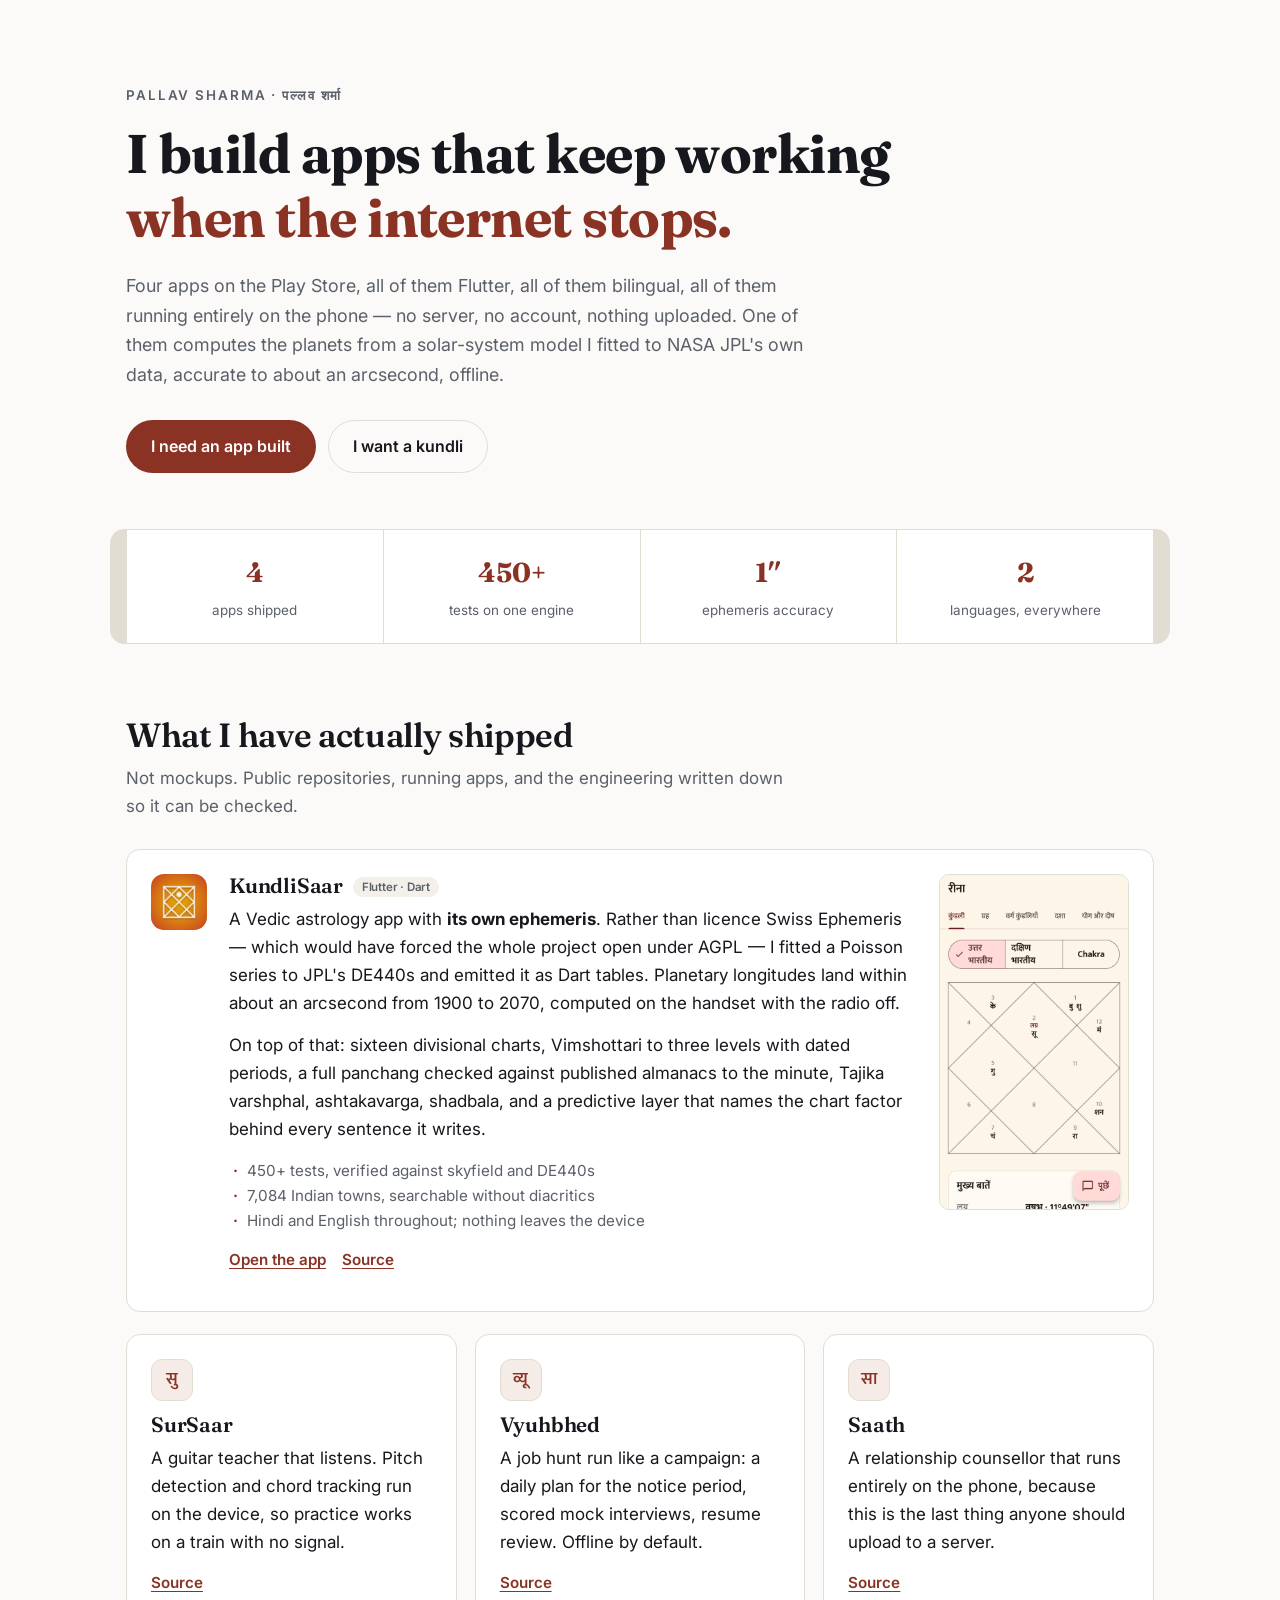
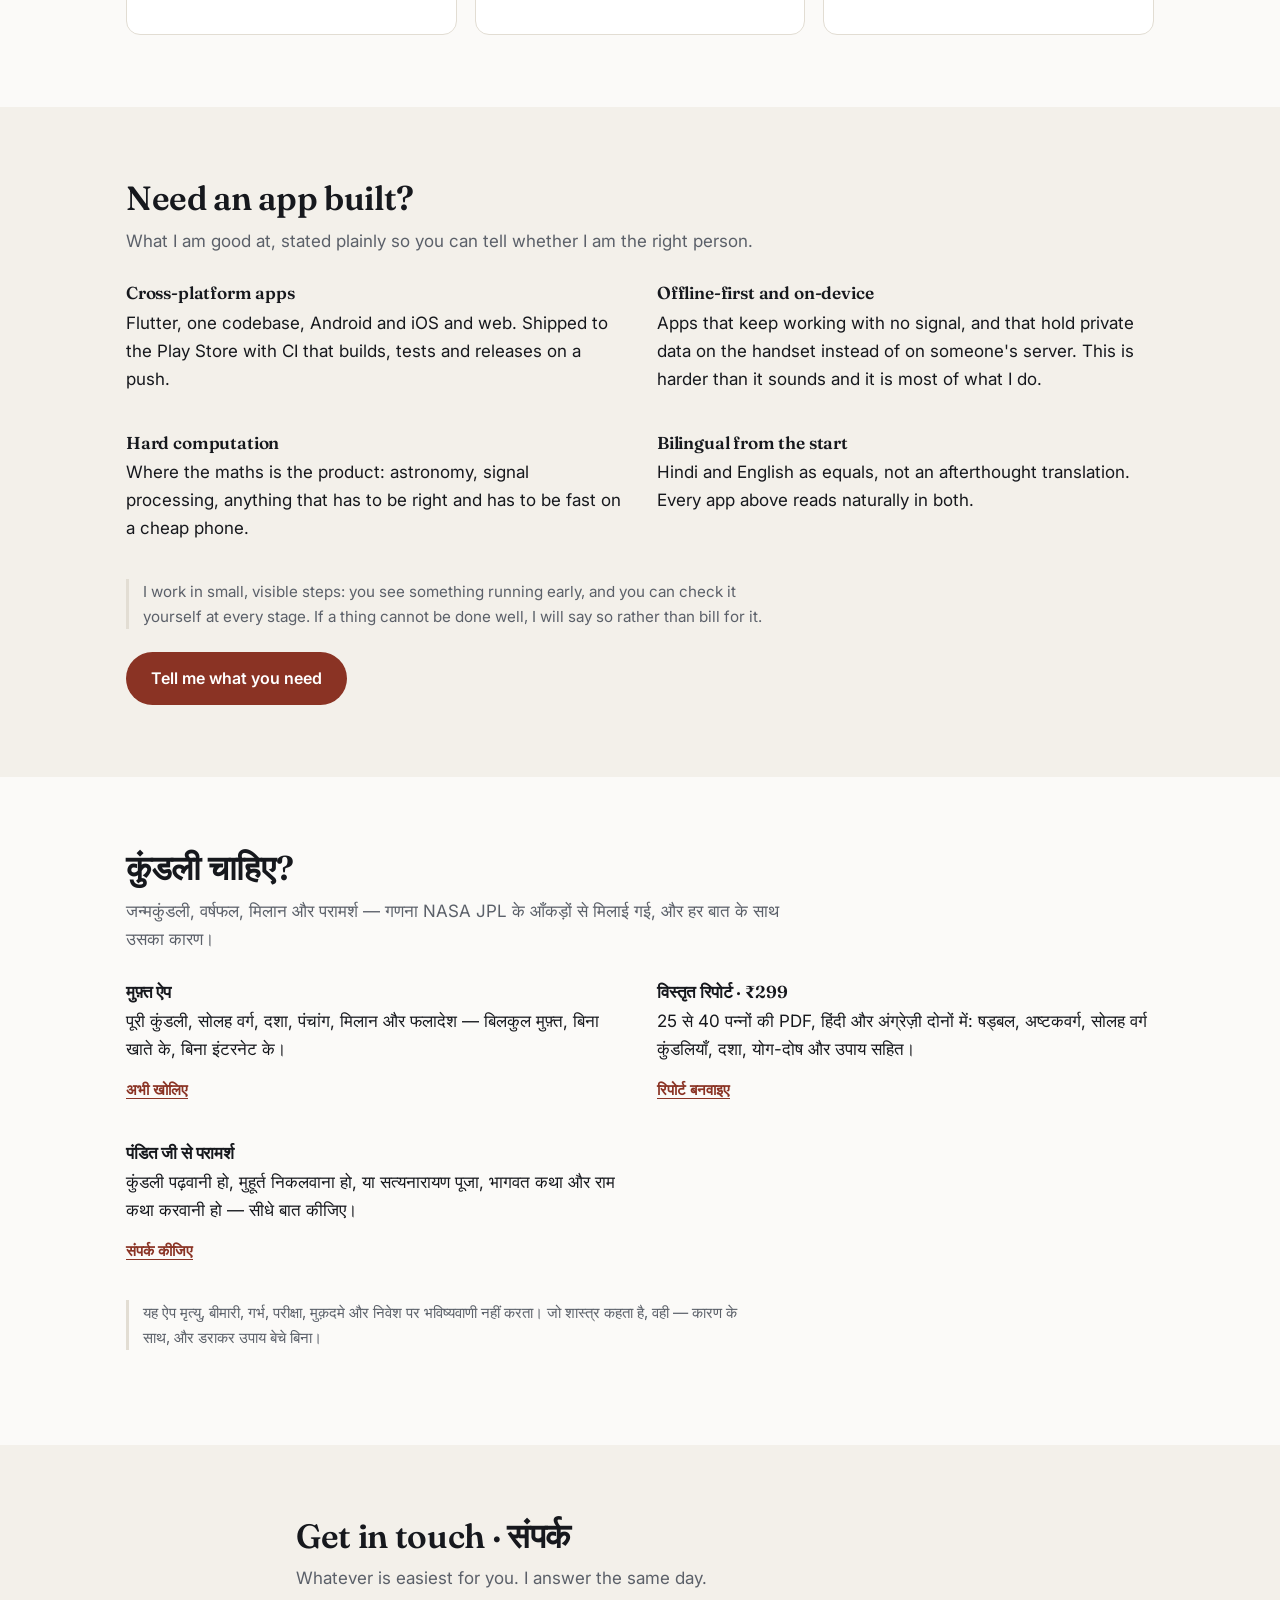
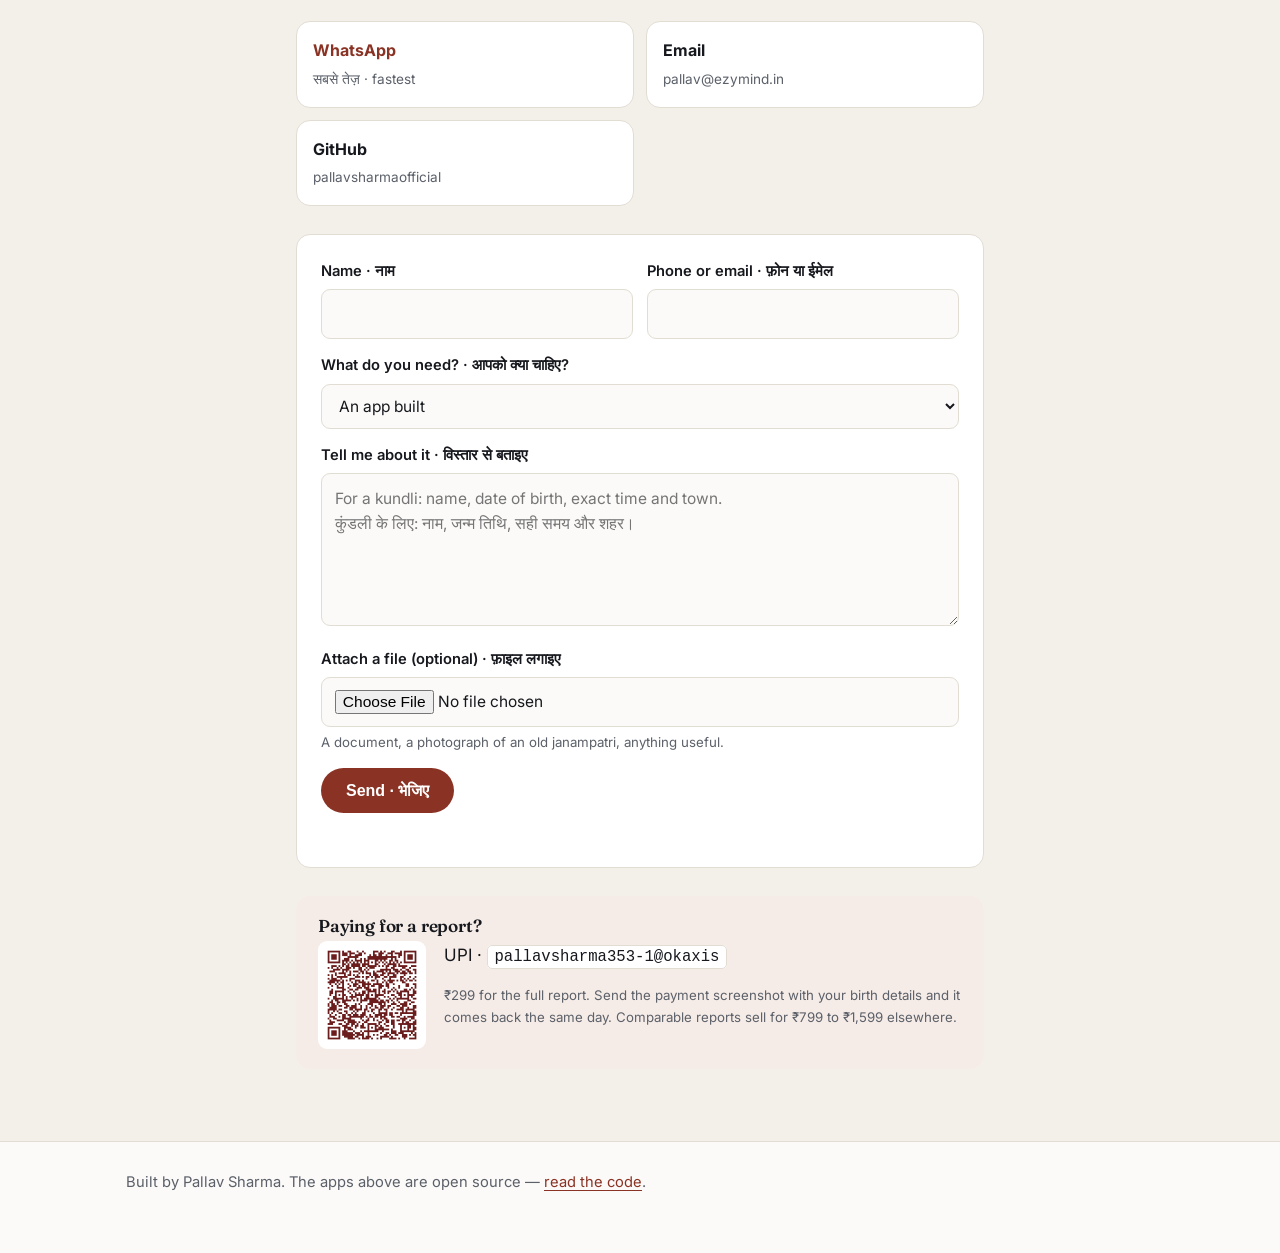
==== index.html @ 803f89a0 "My portfolio: what I have shipped, and two ways to reach me Plain HTML, CSS and one script. No build" ====
<!doctype html>
<html lang="en">
<head>
<meta charset="utf-8">
<meta name="viewport" content="width=device-width, initial-scale=1">
<title>Pallav Sharma — apps that work offline, in Hindi and English</title>
<meta name="description" content="I build Flutter apps that run entirely on the phone: no server, no account, nothing uploaded. Four on the Play Store, including a Vedic astrology engine fitted to NASA JPL data.">
<link rel="preconnect" href="https://fonts.googleapis.com">
<link rel="preconnect" href="https://fonts.gstatic.com" crossorigin>
<link href="https://fonts.googleapis.com/css2?family=Fraunces:opsz,wght@9..144,400;9..144,600;9..144,700&family=Inter:wght@400;500;600&family=Mukta:wght@400;600&display=swap" rel="stylesheet">
<link rel="icon" href="assets/kundlisaar.png">
<meta name="theme-color" content="#111317">
<meta property="og:type" content="website">
<meta property="og:title" content="Pallav Sharma — apps that work offline">
<meta property="og:description" content="Flutter apps that run entirely on the phone. No server, no account, nothing uploaded.">
<meta property="og:url" content="https://pallavsharmaofficial.github.io/">
<link rel="canonical" href="https://pallavsharmaofficial.github.io/">
<link rel="stylesheet" href="style.css">
</head>
<body>

<header class="hero">
  <div class="wrap">
    <p class="kicker">Pallav Sharma · पल्लव शर्मा</p>
    <h1>I build apps that keep working<br><em>when the internet stops.</em></h1>
    <p class="lede">
      Four apps on the Play Store, all of them Flutter, all of them bilingual,
      all of them running entirely on the phone — no server, no account,
      nothing uploaded. One of them computes the planets from a solar-system
      model I fitted to NASA JPL's own data, accurate to about an arcsecond,
      offline.
    </p>
    <div class="cta">
      <a class="btn primary" href="#build">I need an app built</a>
      <a class="btn ghost" href="#kundli">I want a kundli</a>
    </div>
  </div>
</header>

<section class="proof">
  <div class="wrap grid-4">
    <div><b>4</b><span>apps shipped</span></div>
    <div><b>450+</b><span>tests on one engine</span></div>
    <div><b>1″</b><span>ephemeris accuracy</span></div>
    <div><b>2</b><span>languages, everywhere</span></div>
  </div>
</section>

<section id="work">
  <div class="wrap">
    <h2>What I have actually shipped</h2>
    <p class="sub">Not mockups. Public repositories, running apps, and the
      engineering written down so it can be checked.</p>

    <article class="card feature">
      <img src="assets/kundlisaar.png" alt="" class="icon">
      <div class="body">
        <h3>KundliSaar <span class="tag">Flutter · Dart</span></h3>
        <p>A Vedic astrology app with <b>its own ephemeris</b>. Rather than
          licence Swiss Ephemeris — which would have forced the whole project
          open under AGPL — I fitted a Poisson series to JPL's DE440s and
          emitted it as Dart tables. Planetary longitudes land within about an
          arcsecond from 1900 to 2070, computed on the handset with the radio
          off.</p>
        <p>On top of that: sixteen divisional charts, Vimshottari to three
          levels with dated periods, a full panchang checked against published
          almanacs to the minute, Tajika varshphal, ashtakavarga, shadbala,
          and a predictive layer that names the chart factor behind every
          sentence it writes.</p>
        <ul class="facts">
          <li>450+ tests, verified against skyfield and DE440s</li>
          <li>7,084 Indian towns, searchable without diacritics</li>
          <li>Hindi and English throughout; nothing leaves the device</li>
        </ul>
        <p class="links">
          <a href="https://pallavsharmaofficial.github.io/KundliSaar/app/">Open the app</a>
          <a href="https://github.com/pallavsharmaofficial/KundliSaar">Source</a>
        </p>
      </div>
      <img src="assets/kundlisaar-shot.png" alt="KundliSaar birth chart screen" class="shot">
    </article>

    <div class="cards-3">
      <article class="card">
        <p class="mono" aria-hidden="true">सु</p>
        <h3>SurSaar</h3>
        <p>A guitar teacher that listens. Pitch detection and chord tracking
          run on the device, so practice works on a train with no signal.</p>
        <p class="links"><a href="https://github.com/pallavsharmaofficial/SurSaar">Source</a></p>
      </article>
      <article class="card">
        <p class="mono" aria-hidden="true">व्यू</p>
        <h3>Vyuhbhed</h3>
        <p>A job hunt run like a campaign: a daily plan for the notice period,
          scored mock interviews, resume review. Offline by default.</p>
        <p class="links"><a href="https://github.com/pallavsharmaofficial/vyuhbhed">Source</a></p>
      </article>
      <article class="card">
        <p class="mono" aria-hidden="true">सा</p>
        <h3>Saath</h3>
        <p>A relationship counsellor that runs entirely on the phone, because
          this is the last thing anyone should upload to a server.</p>
        <p class="links"><a href="https://github.com/pallavsharmaofficial/saath">Source</a></p>
      </article>
    </div>
  </div>
</section>

<section id="build" class="alt">
  <div class="wrap">
    <h2>Need an app built?</h2>
    <p class="sub">What I am good at, stated plainly so you can tell whether
      I am the right person.</p>
    <div class="cols">
      <div>
        <h4>Cross-platform apps</h4>
        <p>Flutter, one codebase, Android and iOS and web. Shipped to the Play
          Store with CI that builds, tests and releases on a push.</p>
      </div>
      <div>
        <h4>Offline-first and on-device</h4>
        <p>Apps that keep working with no signal, and that hold private data
          on the handset instead of on someone's server. This is harder than
          it sounds and it is most of what I do.</p>
      </div>
      <div>
        <h4>Hard computation</h4>
        <p>Where the maths is the product: astronomy, signal processing,
          anything that has to be right and has to be fast on a cheap phone.</p>
      </div>
      <div>
        <h4>Bilingual from the start</h4>
        <p>Hindi and English as equals, not an afterthought translation. Every
          app above reads naturally in both.</p>
      </div>
    </div>
    <p class="note">I work in small, visible steps: you see something running
      early, and you can check it yourself at every stage. If a thing cannot be
      done well, I will say so rather than bill for it.</p>
    <a class="btn primary" href="#contact">Tell me what you need</a>
  </div>
</section>

<section id="kundli">
  <div class="wrap">
    <h2>कुंडली चाहिए?</h2>
    <p class="sub">जन्मकुंडली, वर्षफल, मिलान और परामर्श — गणना NASA JPL के
      आँकड़ों से मिलाई गई, और हर बात के साथ उसका कारण।</p>
    <div class="cols">
      <div>
        <h4>मुफ़्त ऐप</h4>
        <p>पूरी कुंडली, सोलह वर्ग, दशा, पंचांग, मिलान और फलादेश — बिलकुल
          मुफ़्त, बिना खाते के, बिना इंटरनेट के।</p>
        <p class="links"><a href="https://pallavsharmaofficial.github.io/KundliSaar/get/">अभी खोलिए</a></p>
      </div>
      <div>
        <h4>विस्तृत रिपोर्ट · ₹299</h4>
        <p>25 से 40 पन्नों की PDF, हिंदी और अंग्रेज़ी दोनों में: षड्बल,
          अष्टकवर्ग, सोलह वर्ग कुंडलियाँ, दशा, योग-दोष और उपाय सहित।</p>
        <p class="links"><a href="#contact">रिपोर्ट बनवाइए</a></p>
      </div>
      <div>
        <h4>पंडित जी से परामर्श</h4>
        <p>कुंडली पढ़वानी हो, मुहूर्त निकलवाना हो, या सत्यनारायण पूजा, भागवत
          कथा और राम कथा करवानी हो — सीधे बात कीजिए।</p>
        <p class="links"><a href="#contact">संपर्क कीजिए</a></p>
      </div>
    </div>
    <p class="note">यह ऐप मृत्यु, बीमारी, गर्भ, परीक्षा, मुक़दमे और निवेश पर
      भविष्यवाणी नहीं करता। जो शास्त्र कहता है, वही — कारण के साथ, और डराकर
      उपाय बेचे बिना।</p>
  </div>
</section>

<section id="contact" class="alt">
  <div class="wrap narrow">
    <h2>Get in touch · संपर्क</h2>
    <p class="sub">Whatever is easiest for you. I answer the same day.</p>

    <div class="reach">
      <a class="reach-item wa" id="waLink" href="#">
        <b>WhatsApp</b><span>सबसे तेज़ · fastest</span>
      </a>
      <a class="reach-item" href="mailto:pallav@ezymind.in">
        <b>Email</b><span>pallav@ezymind.in</span>
      </a>
      <a class="reach-item" href="https://github.com/pallavsharmaofficial">
        <b>GitHub</b><span>pallavsharmaofficial</span>
      </a>
    </div>

    <form id="enquiry" class="form" action="https://api.web3forms.com/submit" method="POST" enctype="multipart/form-data">
      <!-- Web3Forms: free, no backend. Put the access key here; it is meant
           to be public and only lets a form post to your own inbox. -->
      <input type="hidden" name="access_key" value="WEB3FORMS_ACCESS_KEY">
      <input type="hidden" name="subject" value="New enquiry from your portfolio">
      <input type="hidden" name="from_name" value="pallavsharmaofficial.github.io">
      <!-- Bots fill this in; people never see it. -->
      <input type="checkbox" name="botcheck" class="hp" tabindex="-1" autocomplete="off">

      <div class="row">
        <label>Name · नाम
          <input type="text" name="name" required autocomplete="name">
        </label>
        <label>Phone or email · फ़ोन या ईमेल
          <input type="text" name="contact" required>
        </label>
      </div>

      <label>What do you need? · आपको क्या चाहिए?
        <select name="need">
          <option>An app built</option>
          <option>A kundli report (₹299)</option>
          <option>A consultation with the pandit</option>
          <option>Something else</option>
        </select>
      </label>

      <label>Tell me about it · विस्तार से बताइए
        <textarea name="message" rows="5" required
          placeholder="For a kundli: name, date of birth, exact time and town.&#10;कुंडली के लिए: नाम, जन्म तिथि, सही समय और शहर।"></textarea>
      </label>

      <label class="file">Attach a file (optional) · फ़ाइल लगाइए
        <input type="file" name="attachment">
        <span class="hint">A document, a photograph of an old janampatri, anything useful.</span>
      </label>

      <button class="btn primary" type="submit">Send · भेजिए</button>
      <p class="status" id="formStatus" role="status"></p>
    </form>

    <div class="pay">
      <h4>Paying for a report?</h4>
      <div class="pay-row">
        <img src="assets/upi-qr.png" alt="UPI QR code" class="qr">
        <div>
          <p>UPI · <code>pallavsharma353-1@okaxis</code></p>
          <p class="hint">₹299 for the full report. Send the payment
            screenshot with your birth details and it comes back the same day.
            Comparable reports sell for ₹799 to ₹1,599 elsewhere.</p>
        </div>
      </div>
    </div>
  </div>
</section>

<footer>
  <div class="wrap">
    <p>Built by Pallav Sharma. The apps above are open source —
      <a href="https://github.com/pallavsharmaofficial">read the code</a>.</p>
  </div>
</footer>

<script src="main.js"></script>
</body>
</html>
---- style.css ----
:root {
  --bg: #fbfaf8;
  --panel: #ffffff;
  --alt: #f3f0ea;
  --ink: #16181d;
  --muted: #5b6069;
  --line: #e2ddd3;
  --accent: #8a3324;
  --accent-soft: #f6ece7;
  --radius: 14px;
  --wrap: 1060px;
}
:root:not([data-theme="light"]) {
  color-scheme: light;
}
@media (prefers-color-scheme: dark) {
  :root:not([data-theme="light"]) {
    --bg: #111317;
    --panel: #171a1f;
    --alt: #14171c;
    --ink: #eceef2;
    --muted: #9aa1ac;
    --line: #272c34;
    --accent: #e08a6f;
    --accent-soft: #241c19;
    color-scheme: dark;
  }
}
:root[data-theme="dark"] {
  --bg: #111317; --panel: #171a1f; --alt: #14171c; --ink: #eceef2;
  --muted: #9aa1ac; --line: #272c34; --accent: #e08a6f; --accent-soft: #241c19;
  color-scheme: dark;
}

* { box-sizing: border-box; margin: 0; padding: 0; }
html { scroll-behavior: smooth; }
body {
  background: var(--bg);
  color: var(--ink);
  font: 400 17px/1.65 'Inter', system-ui, sans-serif;
  -webkit-font-smoothing: antialiased;
}
:lang(hi), [lang="hi"] { font-family: 'Mukta', 'Inter', sans-serif; }
.wrap { width: 100%; max-width: var(--wrap); margin: 0 auto; padding: 0 16px; }
.wrap.narrow { max-width: 720px; }
section { padding: 72px 0; }
section.alt { background: var(--alt); }

h1, h2, h3, h4 { font-family: 'Fraunces', Georgia, serif; font-weight: 600;
                 line-height: 1.18; letter-spacing: -0.01em; }
h1 { font-size: clamp(2rem, 6vw, 3.4rem); font-weight: 700; }
h1 em { font-style: normal; color: var(--accent); }
h2 { font-size: clamp(1.5rem, 4vw, 2.1rem); margin-bottom: .5rem; }
h3 { font-size: 1.3rem; margin-bottom: .4rem; }
h4 { font-size: 1.08rem; margin-bottom: .3rem; }
p { margin-bottom: .9rem; }
a { color: var(--accent); text-decoration-thickness: 1px;
    text-underline-offset: 3px; }

/* ---- hero ---- */
.hero { padding: 84px 0 56px; }
.kicker { font-size: .84rem; letter-spacing: .14em; text-transform: uppercase;
          color: var(--muted); margin-bottom: 1rem; font-weight: 600; }
.lede { font-size: 1.12rem; color: var(--muted); max-width: 62ch;
        margin: 1.3rem 0 1.9rem; }
.cta { display: flex; gap: 12px; flex-wrap: wrap; }
.btn { display: inline-block; padding: .78rem 1.5rem; border-radius: 999px;
       font-weight: 600; font-size: 1rem; text-decoration: none;
       border: 1.5px solid transparent; cursor: pointer; }
.btn.primary { background: var(--accent); color: #fff; }
.btn.ghost { border-color: var(--line); color: var(--ink); }
.btn:hover { filter: brightness(1.08); }

/* ---- proof strip ---- */
.proof { padding: 0; }
.grid-4 { display: grid; grid-template-columns: repeat(4, 1fr); gap: 1px;
          background: var(--line); border: 1px solid var(--line);
          border-radius: var(--radius); overflow: hidden; }
.grid-4 > div { background: var(--panel); padding: 20px 16px; text-align: center; }
.grid-4 b { display: block; font-family: 'Fraunces', serif; font-size: 1.7rem;
            color: var(--accent); }
.grid-4 span { font-size: .84rem; color: var(--muted); }

.sub { color: var(--muted); max-width: 60ch; margin-bottom: 1.8rem; }
.note { color: var(--muted); font-size: .95rem; border-left: 3px solid var(--line);
        padding-left: 14px; margin: 1.4rem 0; max-width: 64ch; }

/* ---- cards ---- */
.card { background: var(--panel); border: 1px solid var(--line);
        border-radius: var(--radius); padding: 24px; }
.card.feature { display: grid; gap: 22px; align-items: start;
                grid-template-columns: 56px 1fr 190px; margin-bottom: 22px; }
.icon { width: 56px; height: 56px; border-radius: 13px; }
.mono { width: 42px; height: 42px; border-radius: 11px; margin-bottom: 12px;
        display: grid; place-items: center; font-family: 'Mukta', sans-serif;
        font-size: 1.05rem; font-weight: 600; color: var(--accent);
        background: var(--accent-soft); border: 1px solid var(--line); }
.shot { width: 100%; border-radius: 10px; border: 1px solid var(--line); }
.tag { font-family: 'Inter', sans-serif; font-size: .72rem; font-weight: 600;
       color: var(--muted); background: var(--alt); padding: .2rem .55rem;
       border-radius: 999px; vertical-align: middle; margin-left: .4rem; }
.facts { list-style: none; margin: 0 0 .9rem; }
.facts li { font-size: .95rem; color: var(--muted); padding-left: 1.1rem;
            position: relative; }
.facts li::before { content: '·'; position: absolute; left: .25rem;
                    color: var(--accent); font-weight: 700; }
.links { display: flex; gap: 16px; font-weight: 600; font-size: .95rem; }
.cards-3 { display: grid; grid-template-columns: repeat(3, 1fr); gap: 18px; }

.cols { display: grid; grid-template-columns: 1fr 1fr; gap: 26px 34px;
        margin-bottom: 1rem; }

/* ---- contact ---- */
.reach { display: grid; grid-template-columns: repeat(3, 1fr); gap: 12px;
         margin-bottom: 28px; }
.reach-item { display: block; background: var(--panel); border: 1px solid var(--line);
              border-radius: var(--radius); padding: 15px 16px;
              text-decoration: none; color: var(--ink); }
.reach-item b { display: block; font-size: 1rem; }
.reach-item span { font-size: .85rem; color: var(--muted); }
.reach-item:hover { border-color: var(--accent); }
.reach-item.wa b { color: var(--accent); }

.form { background: var(--panel); border: 1px solid var(--line);
        border-radius: var(--radius); padding: 24px; }
.form label { display: block; font-weight: 600; font-size: .92rem;
              margin-bottom: 14px; }
.row { display: grid; grid-template-columns: 1fr 1fr; gap: 14px; }
input[type=text], input[type=file], select, textarea {
  width: 100%; margin-top: 6px; padding: .7rem .8rem; font: inherit;
  font-size: .97rem; font-weight: 400; color: var(--ink);
  background: var(--bg); border: 1px solid var(--line); border-radius: 9px;
}
textarea { resize: vertical; }
input:focus, select:focus, textarea:focus {
  outline: 2px solid var(--accent); outline-offset: 1px; border-color: transparent;
}
.hint { display: block; font-weight: 400; font-size: .83rem; color: var(--muted);
        margin-top: 5px; }
.hp { position: absolute; left: -9999px; }
.status { margin: 12px 0 0; font-size: .93rem; font-weight: 600; min-height: 1.2em; }
.status.ok { color: #1a7f4b; }
.status.bad { color: #b3261e; }

.pay { margin-top: 28px; background: var(--accent-soft); border-radius: var(--radius);
       padding: 20px 22px; }
.pay-row { display: flex; gap: 18px; align-items: flex-start; }
.qr { width: 108px; height: 108px; border-radius: 9px; background: #fff; padding: 6px; }
code { background: var(--panel); padding: .12rem .4rem; border-radius: 5px;
       font-size: .92em; border: 1px solid var(--line); }

footer { border-top: 1px solid var(--line); padding: 28px 0 44px;
         color: var(--muted); font-size: .92rem; }

@media (max-width: 820px) {
  section { padding: 54px 0; }
  .card.feature { grid-template-columns: 48px 1fr; }
  .shot { display: none; }
  .cards-3, .cols, .reach, .row, .grid-4 { grid-template-columns: 1fr; }
  .grid-4 { grid-template-columns: 1fr 1fr; }
  .pay-row { flex-direction: column; }
}
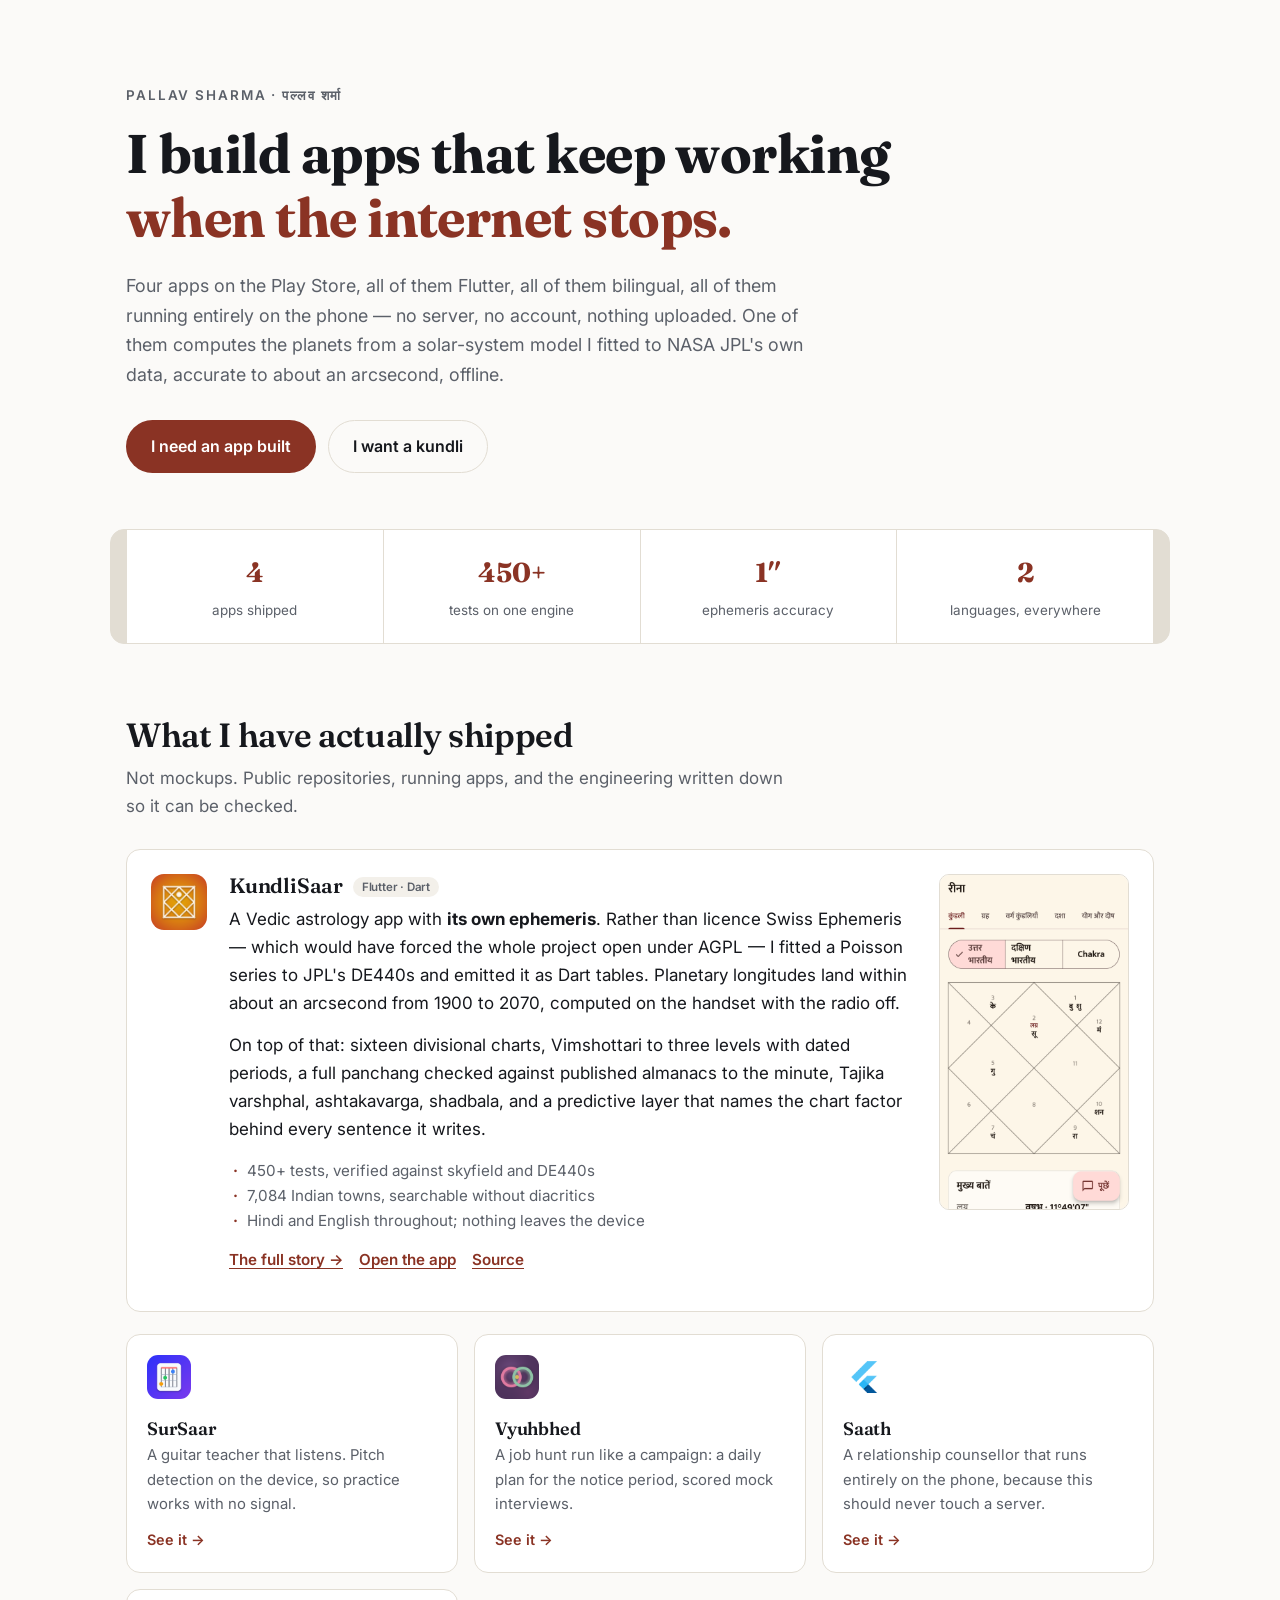
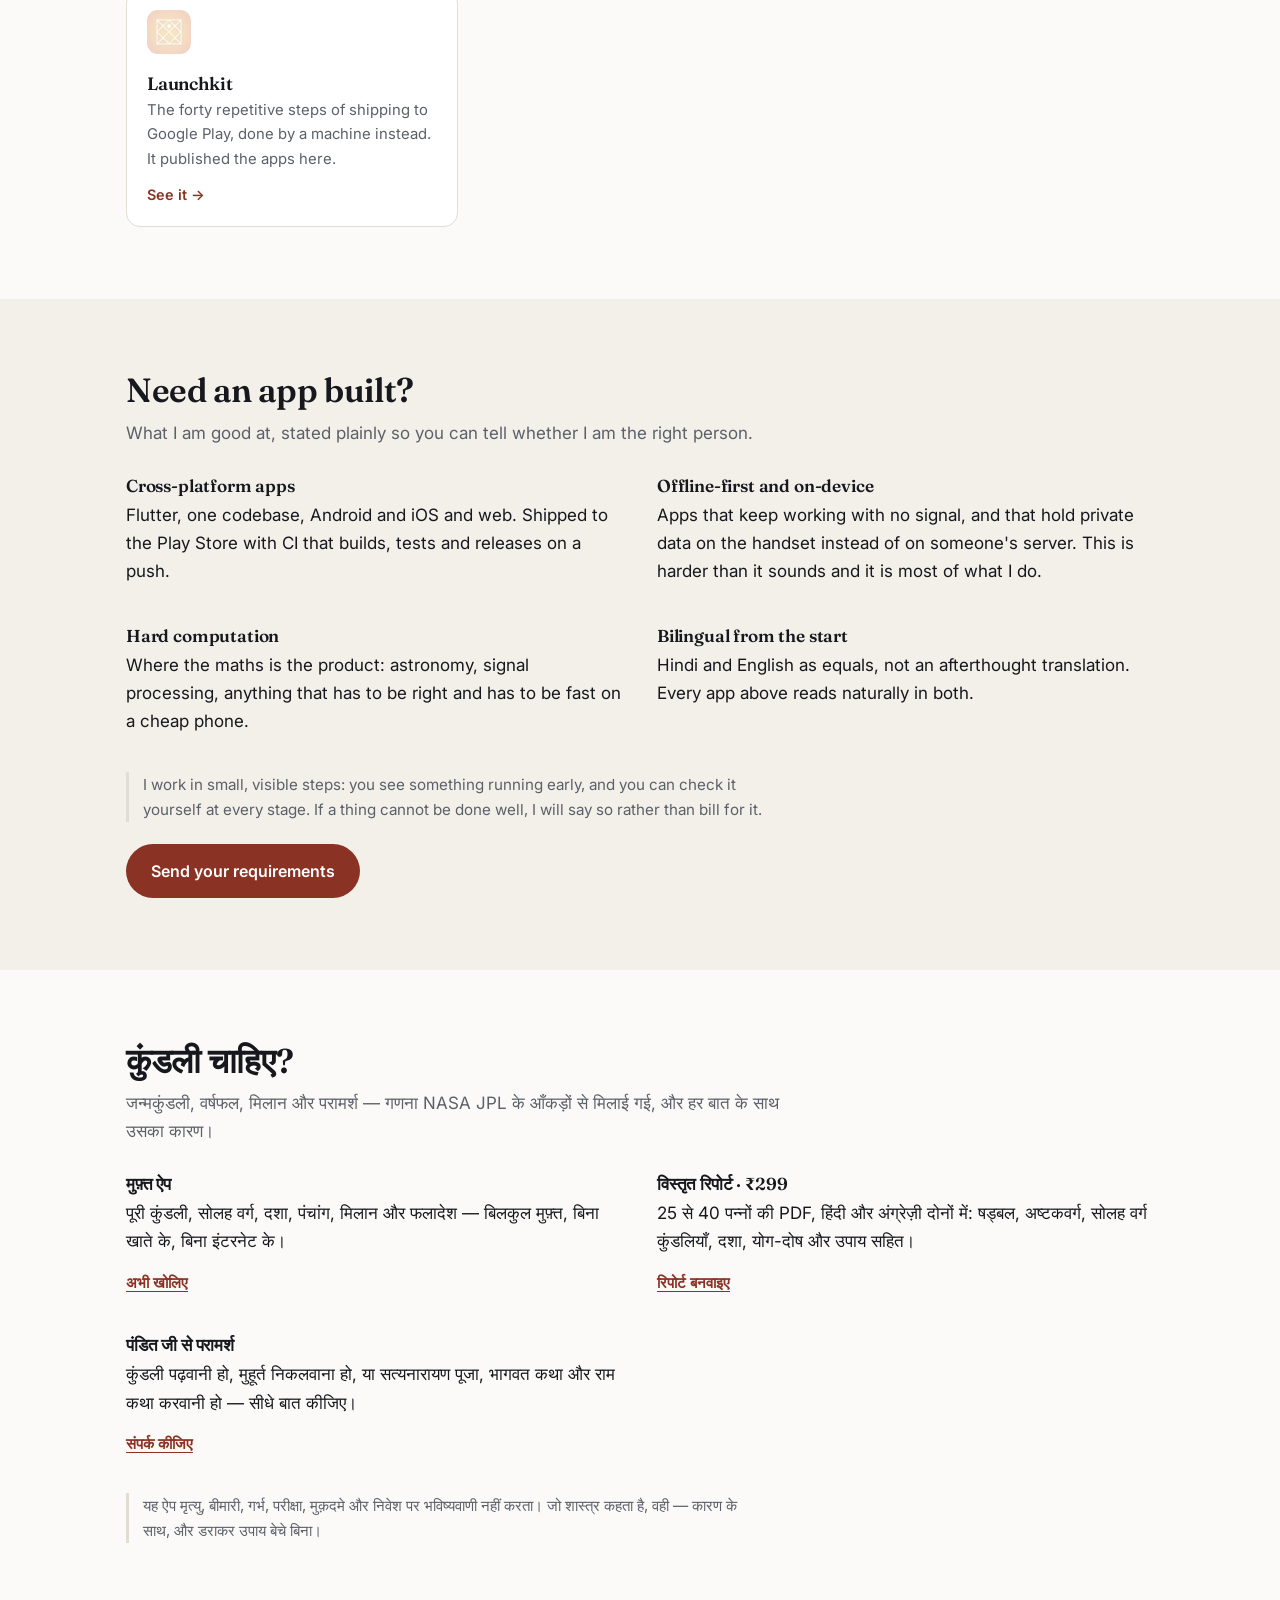
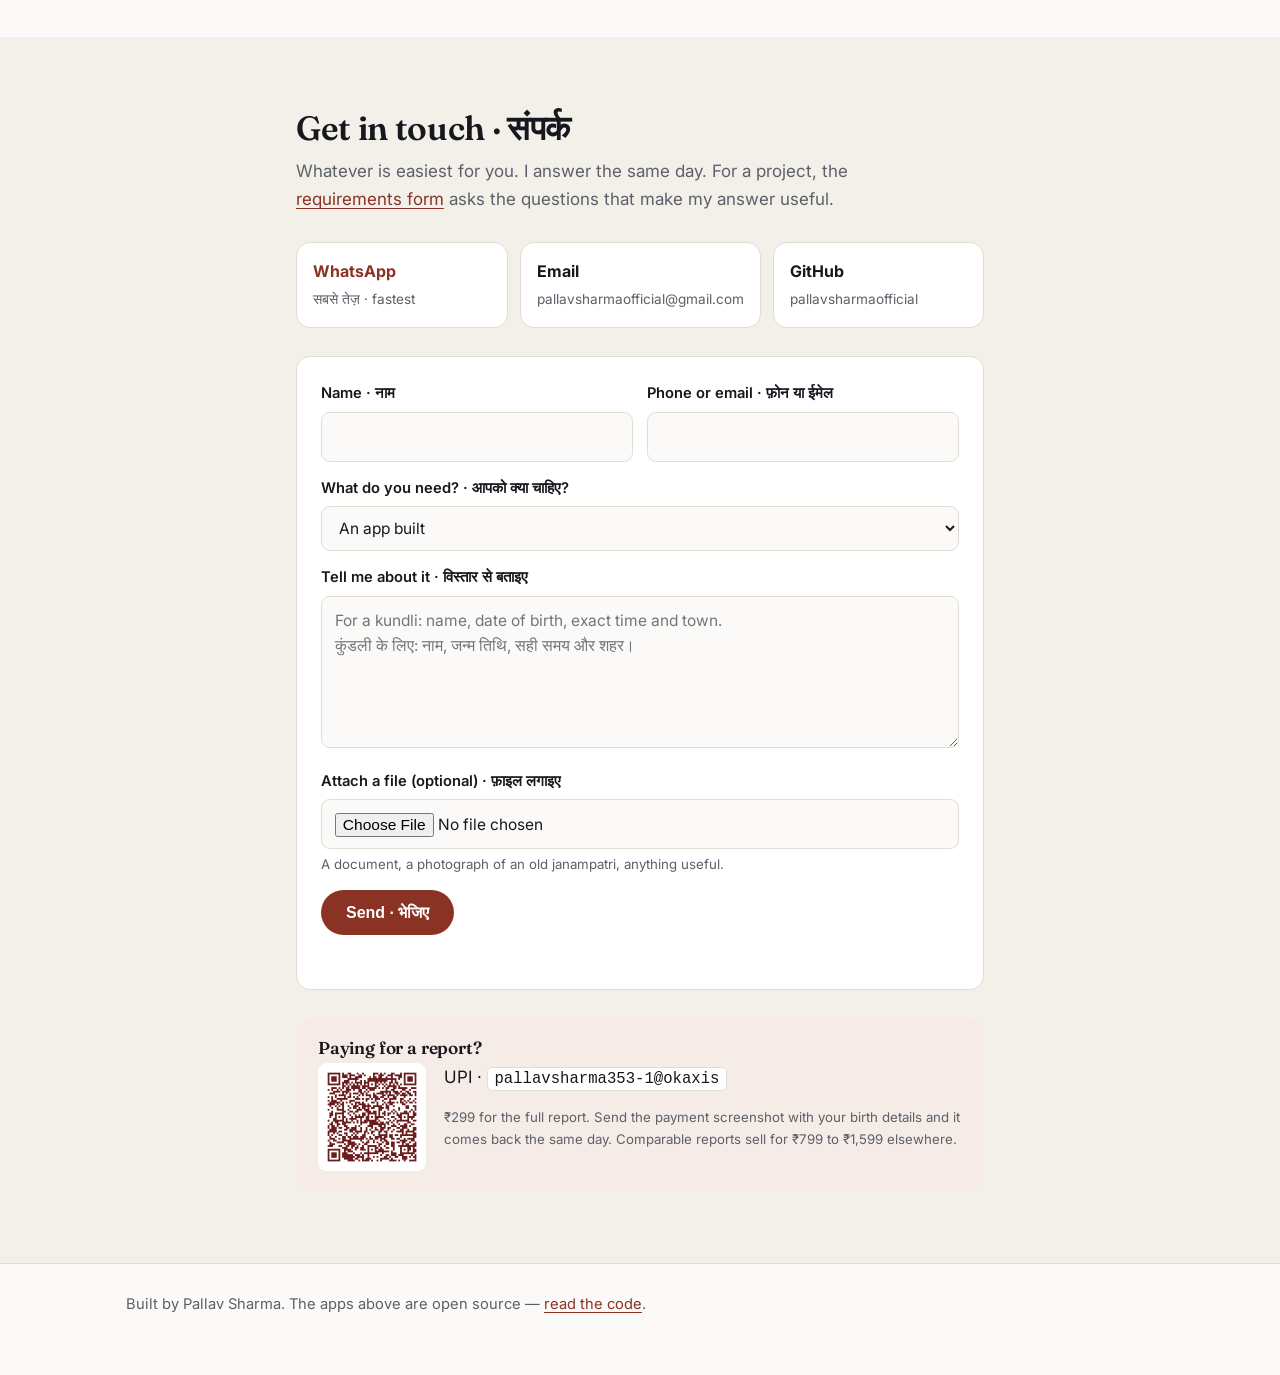
==== commit 06708dc1: "feat: a page per app, screenshots you can flip through, and a real brief form The one page could say" ====
--- a/index.html
+++ b/index.html
@@ -73,6 +73,7 @@
           <li>Hindi and English throughout; nothing leaves the device</li>
         </ul>
         <p class="links">
+          <a href="work/kundlisaar.html">The full story →</a>
           <a href="https://pallavsharmaofficial.github.io/KundliSaar/app/">Open the app</a>
           <a href="https://github.com/pallavsharmaofficial/KundliSaar">Source</a>
         </p>
@@ -80,28 +81,35 @@
       <img src="assets/kundlisaar-shot.png" alt="KundliSaar birth chart screen" class="shot">
     </article>
 
-    <div class="cards-3">
-      <article class="card">
-        <p class="mono" aria-hidden="true">सु</p>
+    <div class="worklist">
+      <a href="work/sursaar.html">
+        <img src="assets/sursaar.png" alt="">
         <h3>SurSaar</h3>
-        <p>A guitar teacher that listens. Pitch detection and chord tracking
-          run on the device, so practice works on a train with no signal.</p>
-        <p class="links"><a href="https://github.com/pallavsharmaofficial/SurSaar">Source</a></p>
-      </article>
-      <article class="card">
-        <p class="mono" aria-hidden="true">व्यू</p>
+        <p>A guitar teacher that listens. Pitch detection on the device, so
+          practice works with no signal.</p>
+        <span class="more">See it →</span>
+      </a>
+      <a href="work/vyuhbhed.html">
+        <img src="assets/vyuhbhed.png" alt="">
         <h3>Vyuhbhed</h3>
         <p>A job hunt run like a campaign: a daily plan for the notice period,
-          scored mock interviews, resume review. Offline by default.</p>
-        <p class="links"><a href="https://github.com/pallavsharmaofficial/vyuhbhed">Source</a></p>
-      </article>
-      <article class="card">
-        <p class="mono" aria-hidden="true">सा</p>
+          scored mock interviews.</p>
+        <span class="more">See it →</span>
+      </a>
+      <a href="work/saath.html">
+        <img src="assets/saath.png" alt="">
         <h3>Saath</h3>
         <p>A relationship counsellor that runs entirely on the phone, because
-          this is the last thing anyone should upload to a server.</p>
-        <p class="links"><a href="https://github.com/pallavsharmaofficial/saath">Source</a></p>
-      </article>
+          this should never touch a server.</p>
+        <span class="more">See it →</span>
+      </a>
+      <a href="work/launchkit.html">
+        <img src="assets/kundlisaar.png" alt="" style="opacity:.25">
+        <h3>Launchkit</h3>
+        <p>The forty repetitive steps of shipping to Google Play, done by a
+          machine instead. It published the apps here.</p>
+        <span class="more">See it →</span>
+      </a>
     </div>
   </div>
 </section>
@@ -137,7 +145,7 @@
     <p class="note">I work in small, visible steps: you see something running
       early, and you can check it yourself at every stage. If a thing cannot be
       done well, I will say so rather than bill for it.</p>
-    <a class="btn primary" href="#contact">Tell me what you need</a>
+    <a class="btn primary" href="proposal.html">Send your requirements</a>
   </div>
 </section>
 
@@ -175,14 +183,14 @@
 <section id="contact" class="alt">
   <div class="wrap narrow">
     <h2>Get in touch · संपर्क</h2>
-    <p class="sub">Whatever is easiest for you. I answer the same day.</p>
+    <p class="sub">Whatever is easiest for you. I answer the same day. For a project, the <a href="proposal.html">requirements form</a> asks the questions that make my answer useful.</p>
 
     <div class="reach">
       <a class="reach-item wa" id="waLink" href="#">
         <b>WhatsApp</b><span>सबसे तेज़ · fastest</span>
       </a>
-      <a class="reach-item" href="mailto:pallav@ezymind.in">
-        <b>Email</b><span>pallav@ezymind.in</span>
+      <a class="reach-item" href="mailto:pallavsharmaofficial@gmail.com">
+        <b>Email</b><span>pallavsharmaofficial@gmail.com</span>
       </a>
       <a class="reach-item" href="https://github.com/pallavsharmaofficial">
         <b>GitHub</b><span>pallavsharmaofficial</span>
--- a/style.css
+++ b/style.css
@@ -160,3 +160,67 @@
   .grid-4 { grid-template-columns: 1fr 1fr; }
   .pay-row { flex-direction: column; }
 }
+
+/* ---- case studies, galleries and the proposal page ---- */
+.topbar { border-bottom: 1px solid var(--line); background: var(--panel);
+          position: sticky; top: 0; z-index: 10; }
+.topbar .wrap { display: flex; align-items: center; justify-content: space-between;
+                padding-top: 11px; padding-bottom: 11px; }
+.back { text-decoration: none; font-weight: 600; color: var(--ink); }
+.btn.small { padding: .48rem 1rem; font-size: .9rem; }
+
+.case { padding: 48px 0 32px; }
+.case.slim { padding-bottom: 8px; }
+.case .icon { width: 64px; height: 64px; border-radius: 15px; margin-bottom: 16px; }
+.case h1 { font-size: clamp(1.9rem, 5vw, 3rem); }
+.hi { font-family: 'Mukta', sans-serif; font-weight: 600; color: var(--muted);
+      font-size: .55em; vertical-align: middle; margin-left: .35em; }
+.muted { color: var(--muted); font-size: .95rem; font-weight: 500; }
+.center { text-align: center; }
+.sub.center { margin-left: auto; margin-right: auto; }
+.facts.big li { font-size: 1rem; padding: .3rem 0 .3rem 1.2rem; }
+
+/* Tabbed screenshots: the point is to let someone flip through the app
+   without installing it, so the tab is the caption. */
+.gallery { display: grid; grid-template-columns: 250px 1fr; gap: 26px;
+           align-items: start; }
+.tabs { display: flex; flex-direction: column; gap: 7px; }
+.tab { text-align: left; font: inherit; font-size: .95rem; font-weight: 500;
+       color: var(--muted); background: transparent; border: 1px solid transparent;
+       border-radius: 10px; padding: .6rem .85rem; cursor: pointer; }
+.tab:hover { background: var(--panel); color: var(--ink); }
+.tab.on { background: var(--panel); border-color: var(--line); color: var(--ink);
+          font-weight: 600; box-shadow: 0 1px 2px rgba(0,0,0,.05); }
+.panes { position: relative; }
+.pane { display: none; margin: 0; text-align: center; }
+.pane.on { display: block; }
+.pane img { max-width: 100%; max-height: 560px; border-radius: 14px;
+            border: 1px solid var(--line); background: var(--panel); }
+.pane figcaption { color: var(--muted); font-size: .9rem; margin-top: 10px; }
+
+.steps { display: grid; gap: 14px; margin: 1.2rem 0; }
+.steps > div { display: grid; grid-template-columns: 34px 1fr; gap: 14px;
+               align-items: start; }
+.steps b { width: 34px; height: 34px; border-radius: 50%; display: grid;
+           place-items: center; background: var(--accent-soft);
+           color: var(--accent); font-family: 'Fraunces', serif; }
+.steps p { margin: 0; color: var(--muted); }
+.steps strong { color: var(--ink); }
+
+.worklist { display: grid; grid-template-columns: repeat(3, 1fr); gap: 16px; }
+.worklist a { display: block; text-decoration: none; color: inherit;
+              background: var(--panel); border: 1px solid var(--line);
+              border-radius: var(--radius); padding: 20px; }
+.worklist a:hover { border-color: var(--accent); }
+.worklist img { width: 44px; height: 44px; border-radius: 11px; margin-bottom: 11px; }
+.worklist h3 { font-size: 1.12rem; margin-bottom: .25rem; }
+.worklist p { font-size: .93rem; color: var(--muted); margin: 0; }
+.worklist .more { color: var(--accent); font-weight: 600; font-size: .9rem;
+                  margin-top: .7rem; display: block; }
+
+@media (max-width: 820px) {
+  .gallery { grid-template-columns: 1fr; }
+  .tabs { flex-direction: row; overflow-x: auto; padding-bottom: 4px; }
+  .tab { white-space: nowrap; flex: none; }
+  .worklist { grid-template-columns: 1fr; }
+}
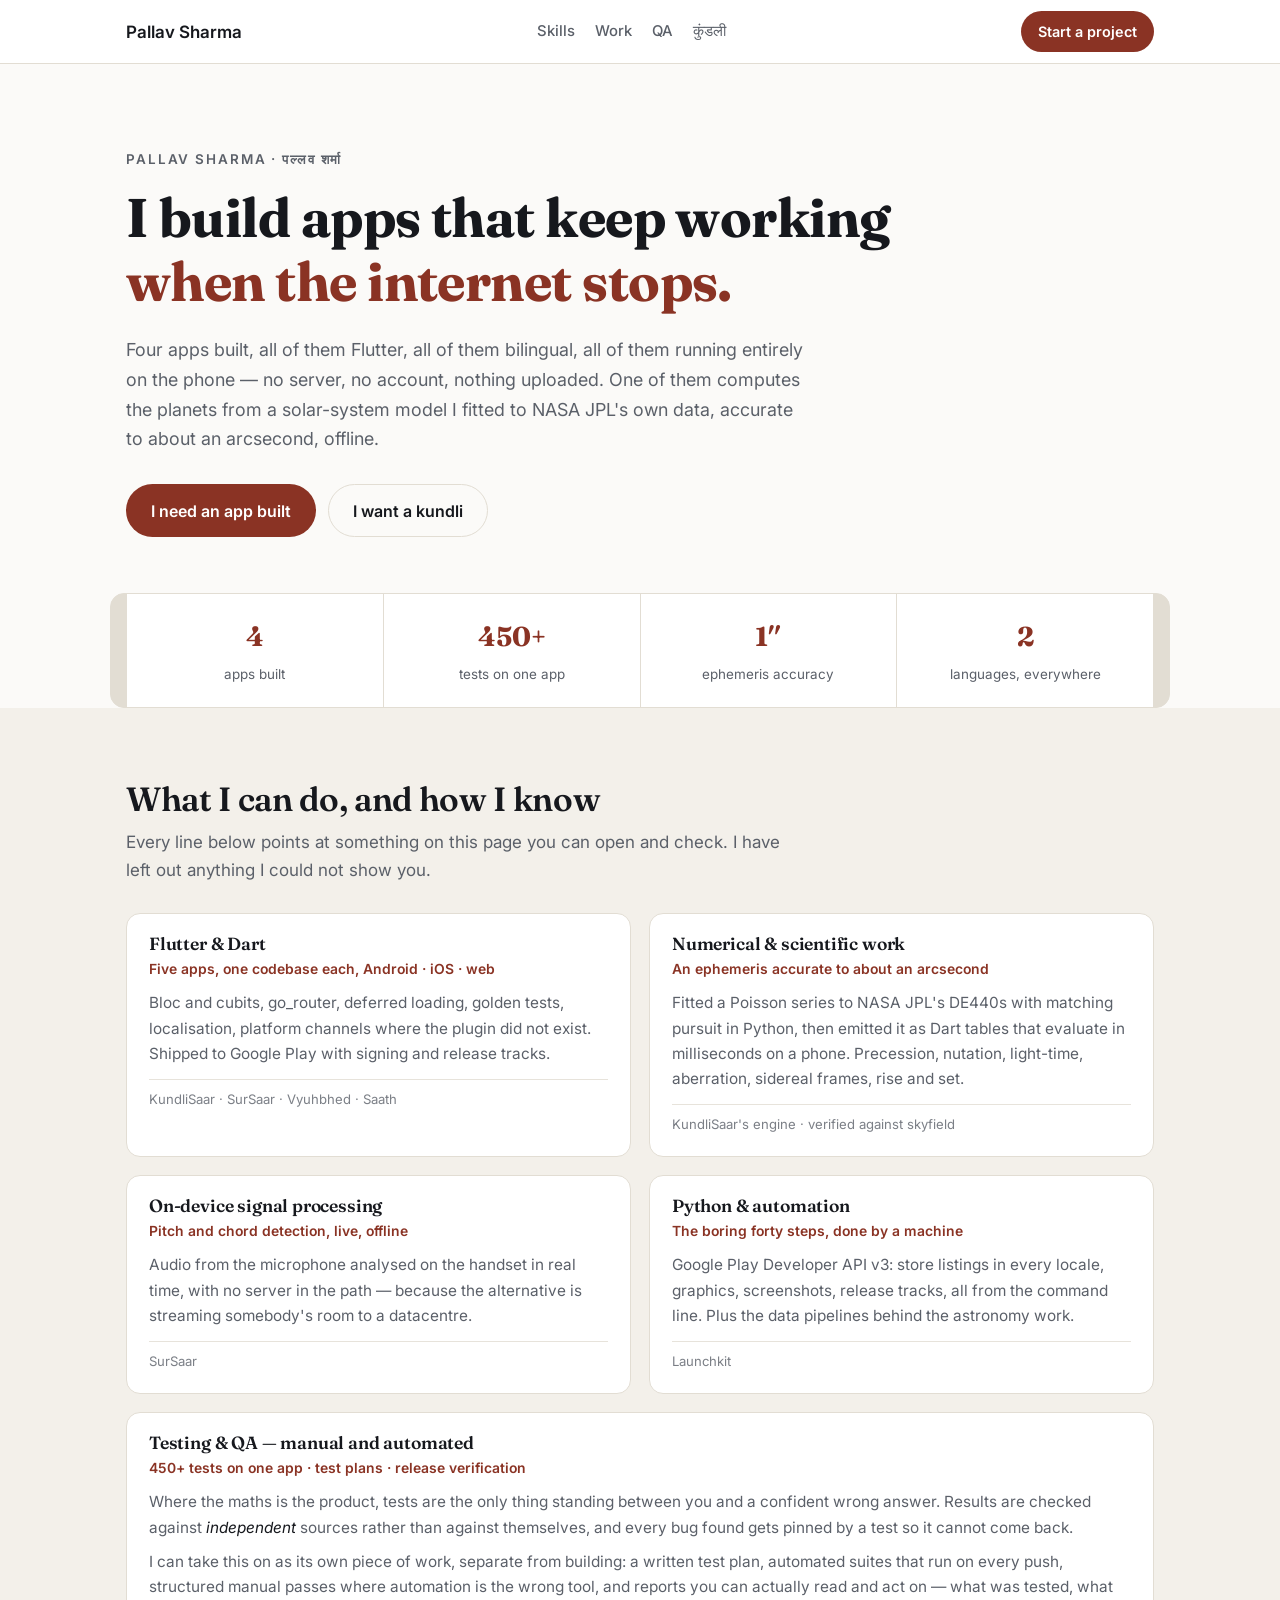
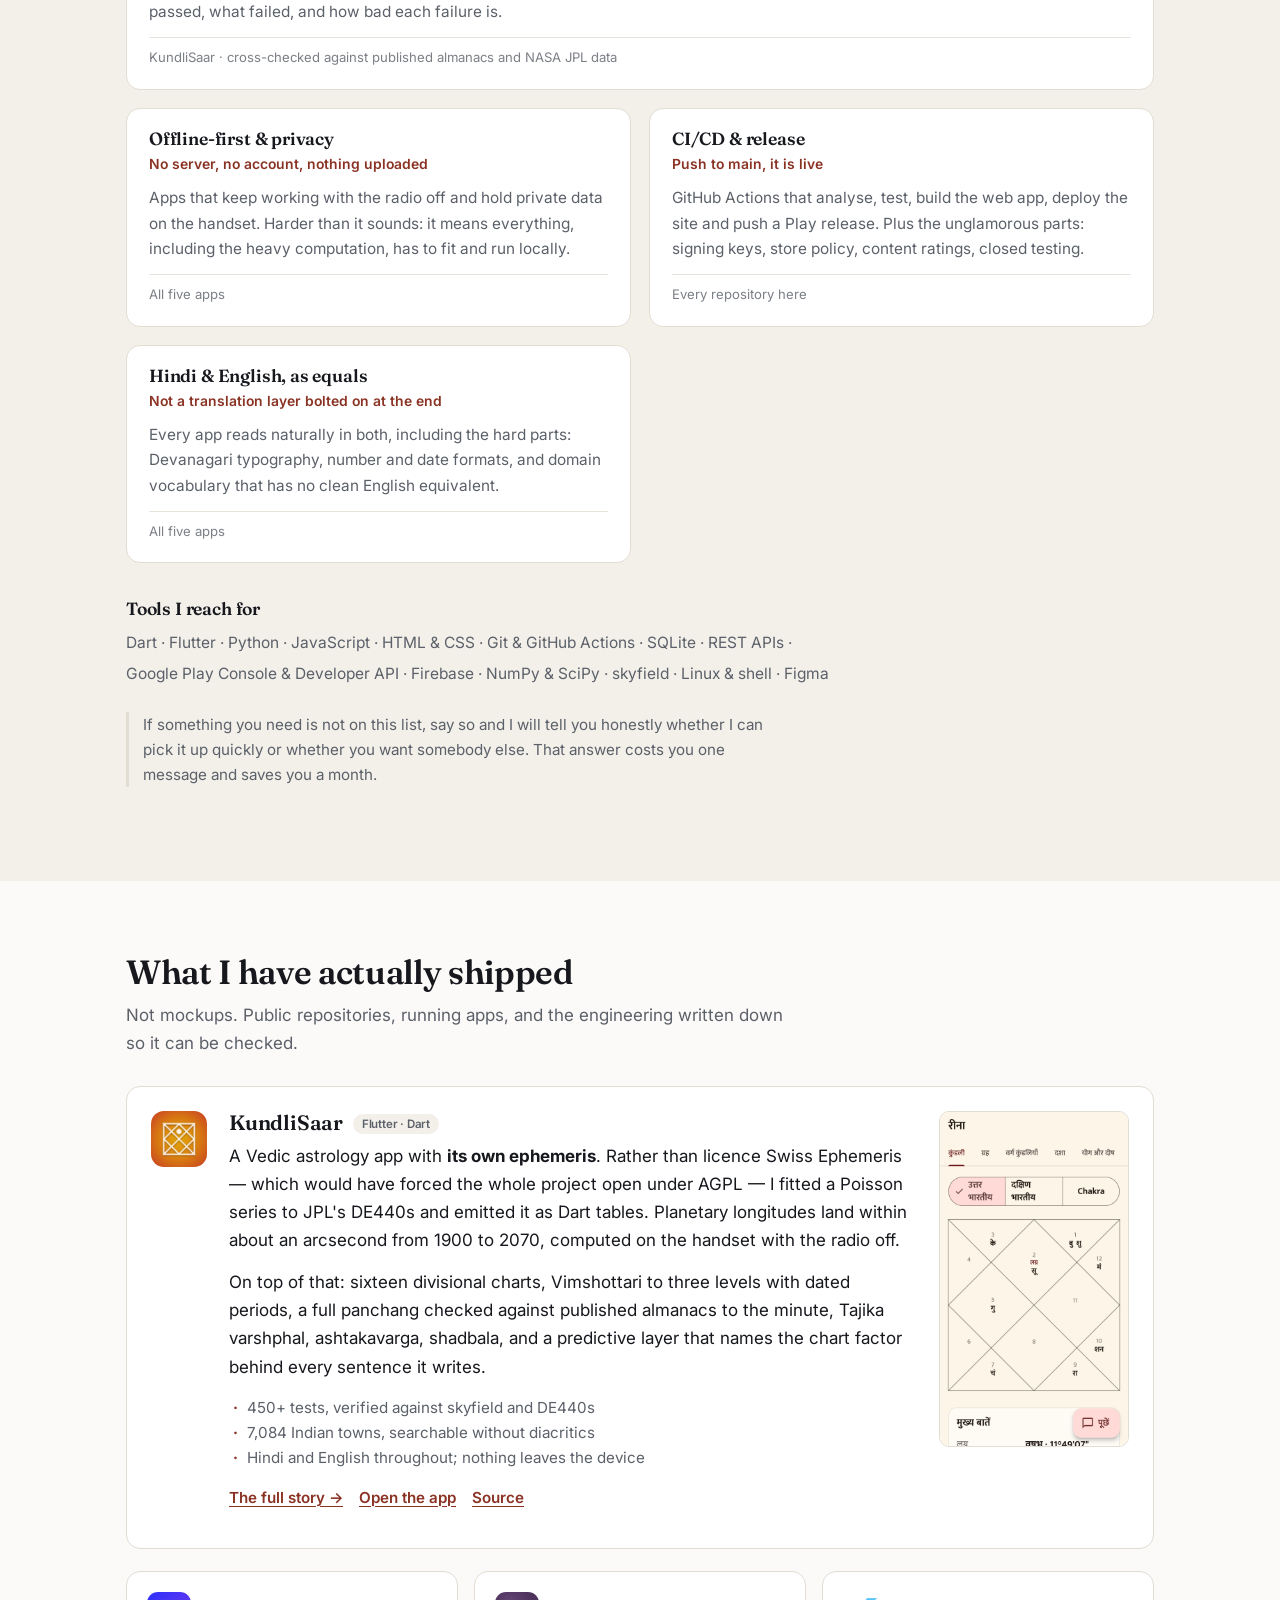
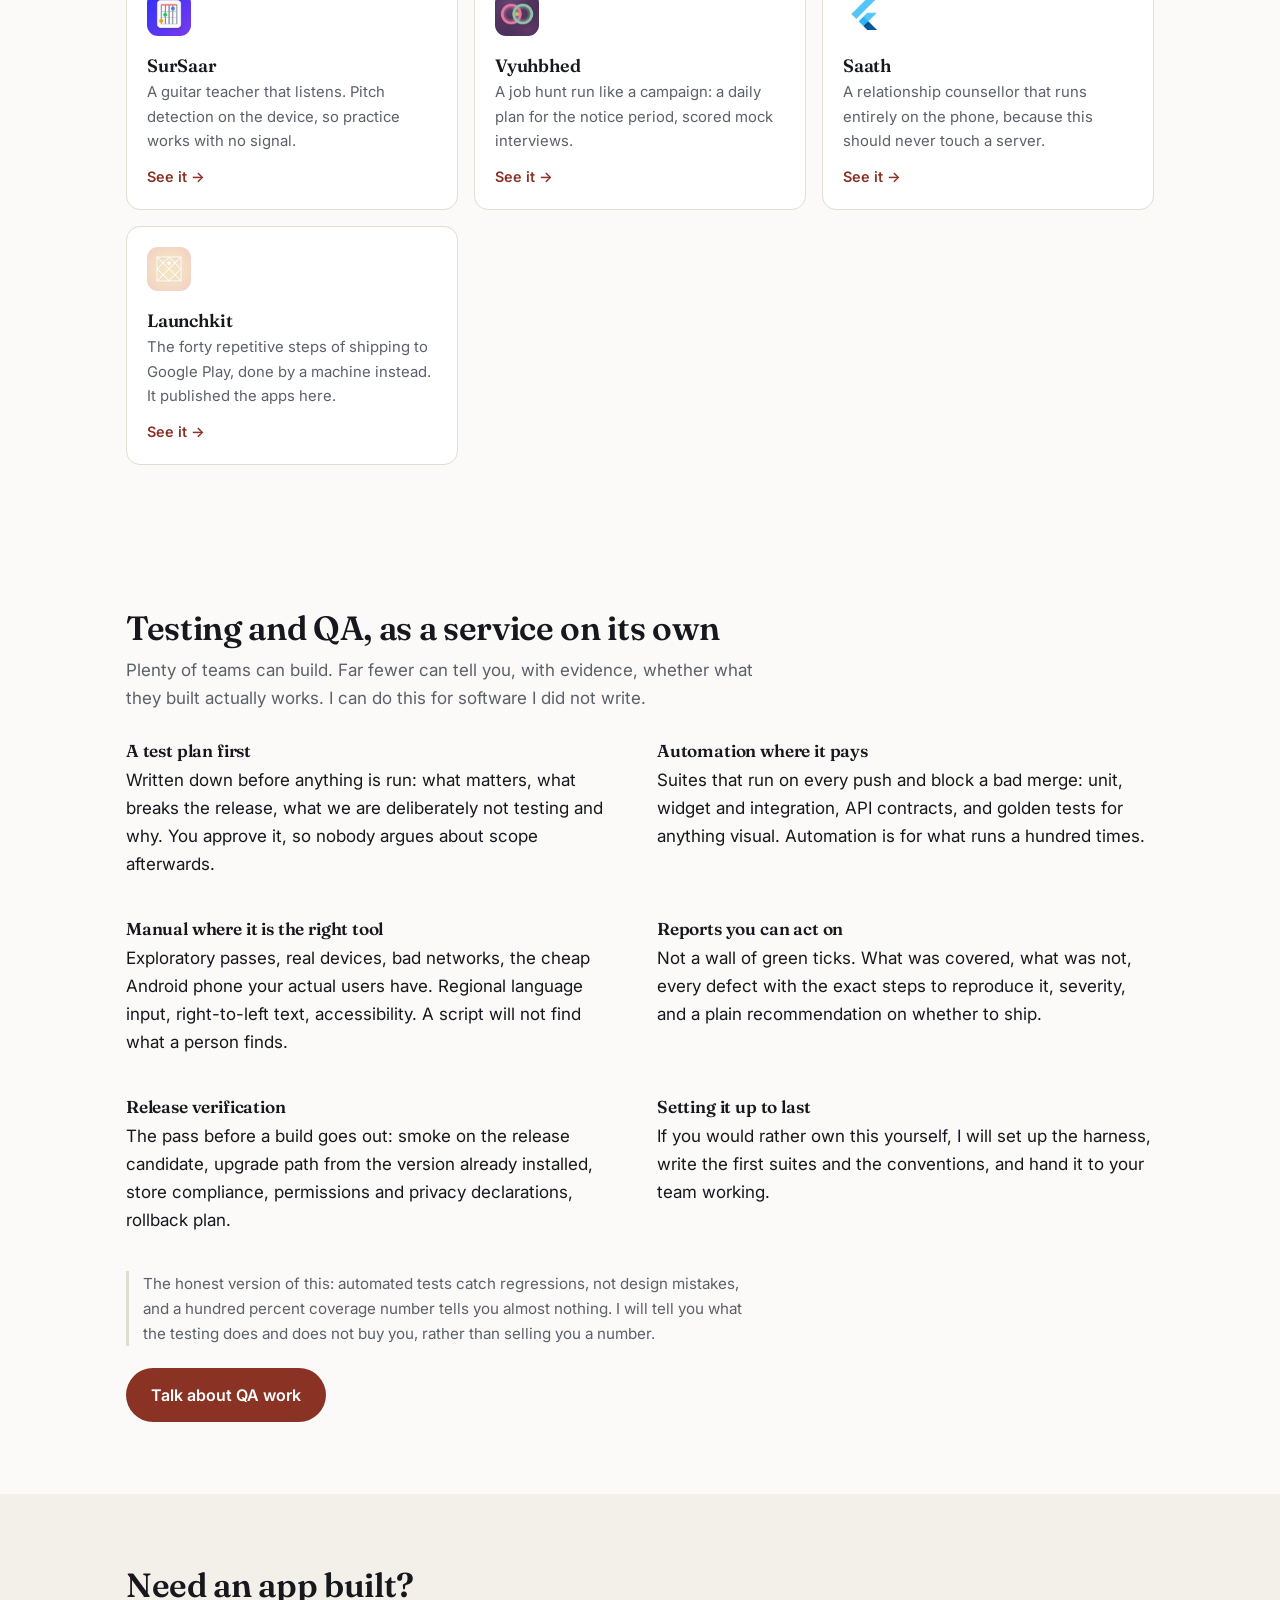
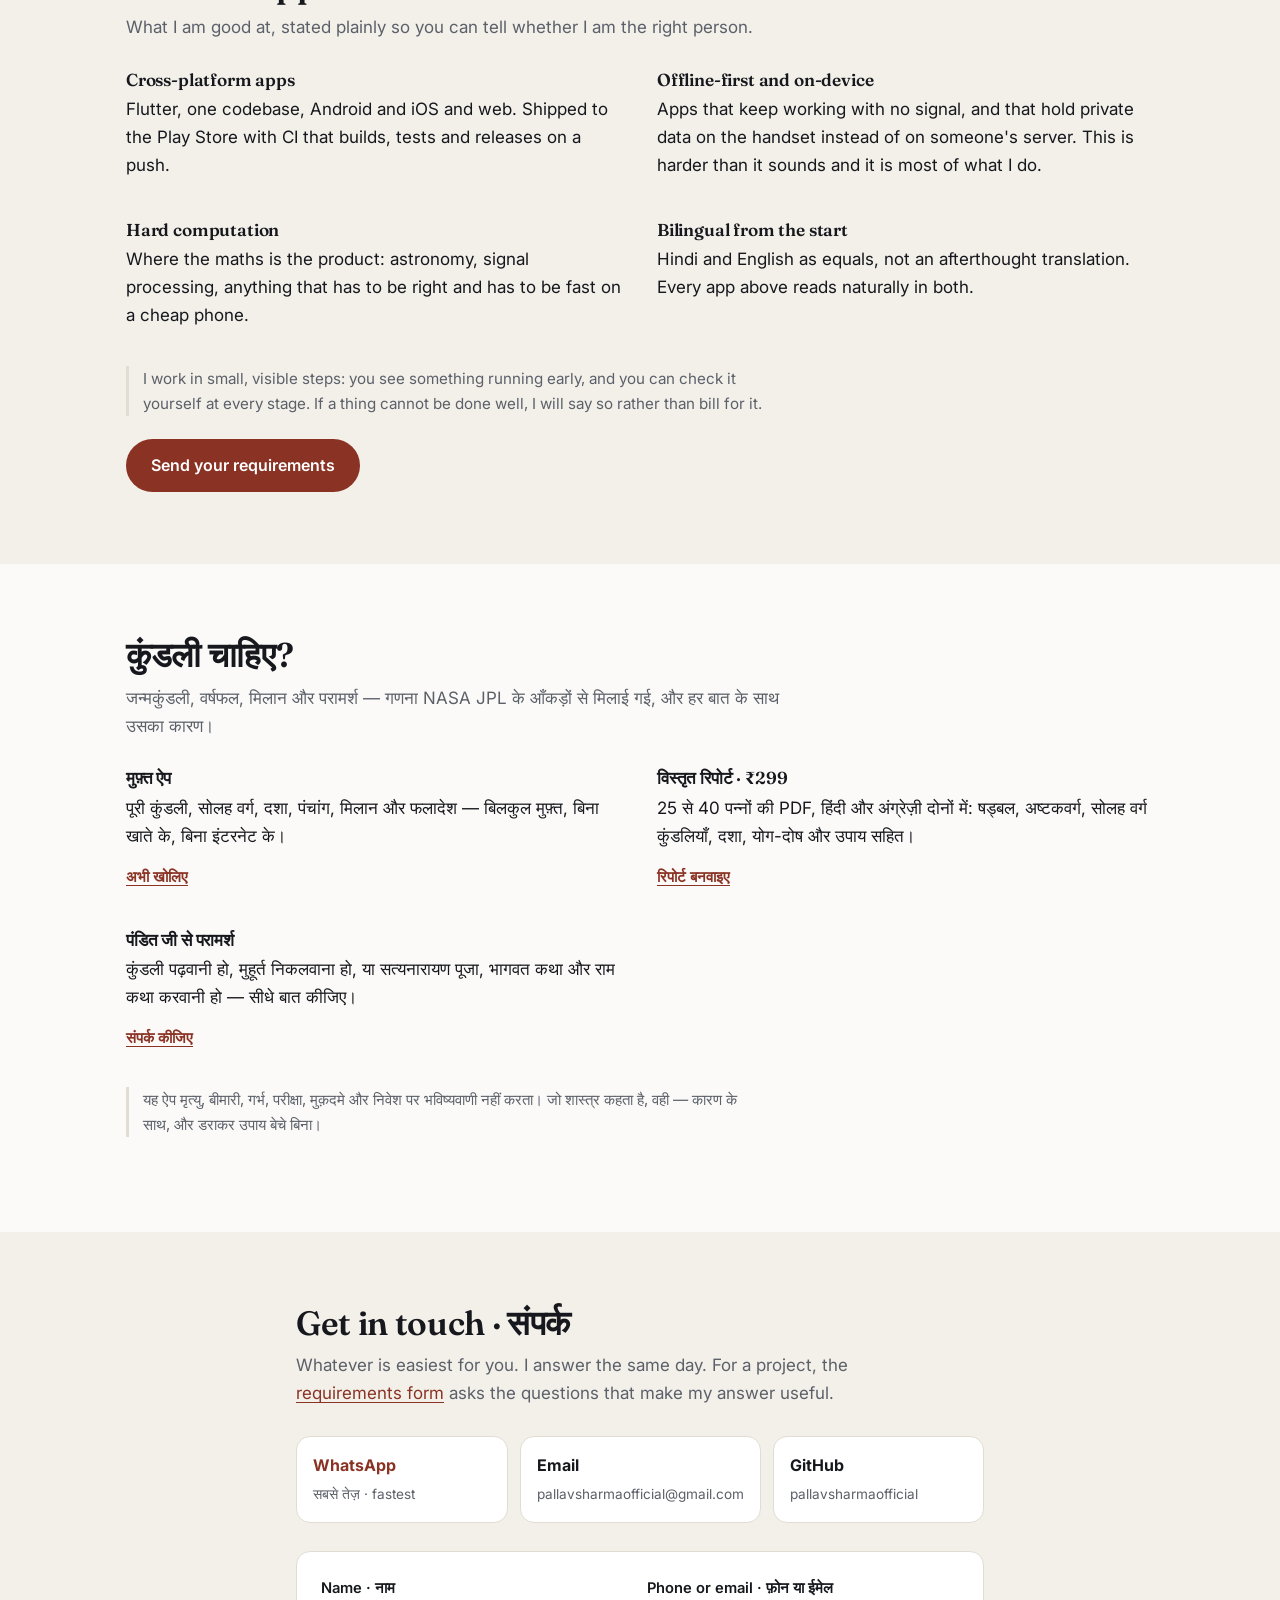
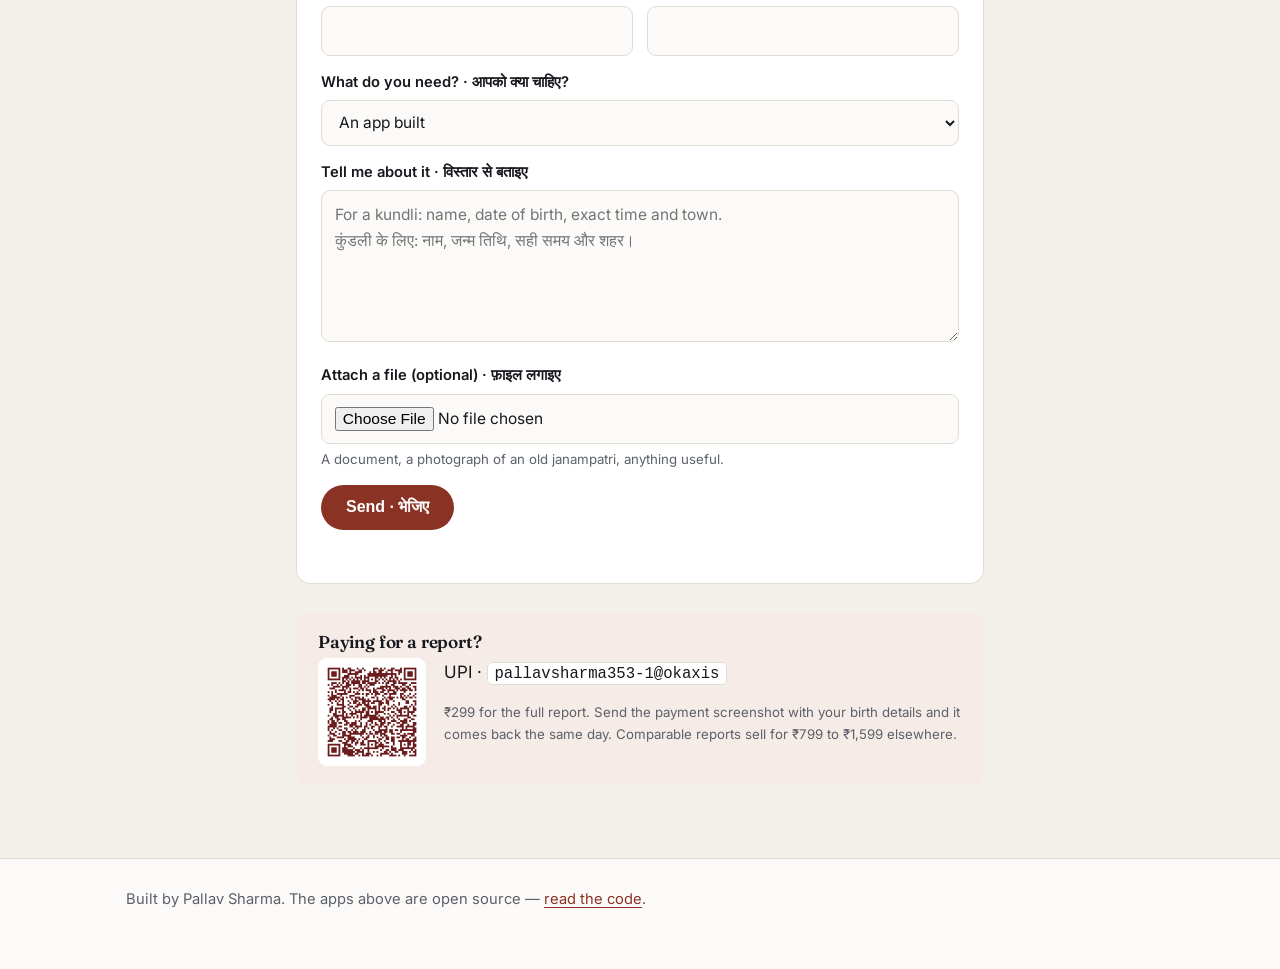
==== commit e05b2c29: "feat: skills, and testing offered as work of its own A client reading this had to infer what I can d" ====
--- a/index.html
+++ b/index.html
@@ -4,7 +4,7 @@
 <meta charset="utf-8">
 <meta name="viewport" content="width=device-width, initial-scale=1">
 <title>Pallav Sharma — apps that work offline, in Hindi and English</title>
-<meta name="description" content="I build Flutter apps that run entirely on the phone: no server, no account, nothing uploaded. Four on the Play Store, including a Vedic astrology engine fitted to NASA JPL data.">
+<meta name="description" content="I build Flutter apps that run entirely on the phone: no server, no account, nothing uploaded. Four of them, including a Vedic astrology engine fitted to NASA JPL data.">
 <link rel="preconnect" href="https://fonts.googleapis.com">
 <link rel="preconnect" href="https://fonts.gstatic.com" crossorigin>
 <link href="https://fonts.googleapis.com/css2?family=Fraunces:opsz,wght@9..144,400;9..144,600;9..144,700&family=Inter:wght@400;500;600&family=Mukta:wght@400;600&display=swap" rel="stylesheet">
@@ -19,12 +19,23 @@
 </head>
 <body>
 
+<nav class="topbar"><div class="wrap">
+  <a href="#" class="back">Pallav Sharma</a>
+  <span class="navlinks">
+    <a href="#skills">Skills</a>
+    <a href="#work">Work</a>
+    <a href="#qa">QA</a>
+    <a href="#kundli">कुंडली</a>
+  </span>
+  <a href="proposal.html" class="btn small primary">Start a project</a>
+</div></nav>
+
 <header class="hero">
   <div class="wrap">
     <p class="kicker">Pallav Sharma · पल्लव शर्मा</p>
     <h1>I build apps that keep working<br><em>when the internet stops.</em></h1>
     <p class="lede">
-      Four apps on the Play Store, all of them Flutter, all of them bilingual,
+      Four apps built, all of them Flutter, all of them bilingual,
       all of them running entirely on the phone — no server, no account,
       nothing uploaded. One of them computes the planets from a solar-system
       model I fitted to NASA JPL's own data, accurate to about an arcsecond,
@@ -39,10 +50,111 @@
 
 <section class="proof">
   <div class="wrap grid-4">
-    <div><b>4</b><span>apps shipped</span></div>
-    <div><b>450+</b><span>tests on one engine</span></div>
+    <div><b>4</b><span>apps built</span></div>
+    <div><b>450+</b><span>tests on one app</span></div>
     <div><b>1″</b><span>ephemeris accuracy</span></div>
     <div><b>2</b><span>languages, everywhere</span></div>
+  </div>
+</section>
+
+<section id="skills" class="alt">
+  <div class="wrap">
+    <h2>What I can do, and how I know</h2>
+    <p class="sub">Every line below points at something on this page you can
+      open and check. I have left out anything I could not show you.</p>
+
+    <div class="skills">
+      <div class="skill">
+        <h4>Flutter &amp; Dart</h4>
+        <p class="lvl">Five apps, one codebase each, Android · iOS · web</p>
+        <p>Bloc and cubits, go_router, deferred loading, golden tests,
+          localisation, platform channels where the plugin did not exist.
+          Shipped to Google Play with signing and release tracks.</p>
+        <p class="ev">KundliSaar · SurSaar · Vyuhbhed · Saath</p>
+      </div>
+
+      <div class="skill">
+        <h4>Numerical &amp; scientific work</h4>
+        <p class="lvl">An ephemeris accurate to about an arcsecond</p>
+        <p>Fitted a Poisson series to NASA JPL's DE440s with matching pursuit
+          in Python, then emitted it as Dart tables that evaluate in
+          milliseconds on a phone. Precession, nutation, light-time,
+          aberration, sidereal frames, rise and set.</p>
+        <p class="ev">KundliSaar's engine · verified against skyfield</p>
+      </div>
+
+      <div class="skill">
+        <h4>On-device signal processing</h4>
+        <p class="lvl">Pitch and chord detection, live, offline</p>
+        <p>Audio from the microphone analysed on the handset in real time,
+          with no server in the path — because the alternative is streaming
+          somebody's room to a datacentre.</p>
+        <p class="ev">SurSaar</p>
+      </div>
+
+      <div class="skill">
+        <h4>Python &amp; automation</h4>
+        <p class="lvl">The boring forty steps, done by a machine</p>
+        <p>Google Play Developer API v3: store listings in every locale,
+          graphics, screenshots, release tracks, all from the command line.
+          Plus the data pipelines behind the astronomy work.</p>
+        <p class="ev">Launchkit</p>
+      </div>
+
+      <div class="skill wide">
+        <h4>Testing &amp; QA — manual and automated</h4>
+        <p class="lvl">450+ tests on one app · test plans · release verification</p>
+        <p>Where the maths is the product, tests are the only thing standing
+          between you and a confident wrong answer. Results are checked
+          against <em>independent</em> sources rather than against themselves,
+          and every bug found gets pinned by a test so it cannot come back.</p>
+        <p>I can take this on as its own piece of work, separate from
+          building: a written test plan, automated suites that run on every
+          push, structured manual passes where automation is the wrong tool,
+          and reports you can actually read and act on — what was tested,
+          what passed, what failed, and how bad each failure is.</p>
+        <p class="ev">KundliSaar · cross-checked against published almanacs
+          and NASA JPL data</p>
+      </div>
+
+      <div class="skill">
+        <h4>Offline-first &amp; privacy</h4>
+        <p class="lvl">No server, no account, nothing uploaded</p>
+        <p>Apps that keep working with the radio off and hold private data on
+          the handset. Harder than it sounds: it means everything, including
+          the heavy computation, has to fit and run locally.</p>
+        <p class="ev">All five apps</p>
+      </div>
+
+      <div class="skill">
+        <h4>CI/CD &amp; release</h4>
+        <p class="lvl">Push to main, it is live</p>
+        <p>GitHub Actions that analyse, test, build the web app, deploy the
+          site and push a Play release. Plus the unglamorous parts: signing
+          keys, store policy, content ratings, closed testing.</p>
+        <p class="ev">Every repository here</p>
+      </div>
+
+      <div class="skill">
+        <h4>Hindi &amp; English, as equals</h4>
+        <p class="lvl">Not a translation layer bolted on at the end</p>
+        <p>Every app reads naturally in both, including the hard parts:
+          Devanagari typography, number and date formats, and domain
+          vocabulary that has no clean English equivalent.</p>
+        <p class="ev">All five apps</p>
+      </div>
+    </div>
+
+    <h3 class="tools-h">Tools I reach for</h3>
+    <p class="tools">Dart · Flutter · Python · JavaScript · HTML &amp; CSS ·
+      Git &amp; GitHub Actions · SQLite · REST APIs · Google Play Console
+      &amp; Developer API · Firebase · NumPy &amp; SciPy · skyfield ·
+      Linux &amp; shell · Figma</p>
+
+    <p class="note">If something you need is not on this list, say so and I
+      will tell you honestly whether I can pick it up quickly or whether you
+      want somebody else. That answer costs you one message and saves you a
+      month.</p>
   </div>
 </section>
 
@@ -114,6 +226,60 @@
   </div>
 </section>
 
+<section id="qa">
+  <div class="wrap">
+    <h2>Testing and QA, as a service on its own</h2>
+    <p class="sub">Plenty of teams can build. Far fewer can tell you, with
+      evidence, whether what they built actually works. I can do this for
+      software I did not write.</p>
+
+    <div class="cols">
+      <div>
+        <h4>A test plan first</h4>
+        <p>Written down before anything is run: what matters, what breaks the
+          release, what we are deliberately not testing and why. You approve
+          it, so nobody argues about scope afterwards.</p>
+      </div>
+      <div>
+        <h4>Automation where it pays</h4>
+        <p>Suites that run on every push and block a bad merge: unit,
+          widget and integration, API contracts, and golden tests for
+          anything visual. Automation is for what runs a hundred times.</p>
+      </div>
+      <div>
+        <h4>Manual where it is the right tool</h4>
+        <p>Exploratory passes, real devices, bad networks, the cheap Android
+          phone your actual users have. Regional language input, right-to-left
+          text, accessibility. A script will not find what a person finds.</p>
+      </div>
+      <div>
+        <h4>Reports you can act on</h4>
+        <p>Not a wall of green ticks. What was covered, what was not, every
+          defect with the exact steps to reproduce it, severity, and a plain
+          recommendation on whether to ship.</p>
+      </div>
+      <div>
+        <h4>Release verification</h4>
+        <p>The pass before a build goes out: smoke on the release candidate,
+          upgrade path from the version already installed, store compliance,
+          permissions and privacy declarations, rollback plan.</p>
+      </div>
+      <div>
+        <h4>Setting it up to last</h4>
+        <p>If you would rather own this yourself, I will set up the harness,
+          write the first suites and the conventions, and hand it to your
+          team working.</p>
+      </div>
+    </div>
+
+    <p class="note">The honest version of this: automated tests catch
+      regressions, not design mistakes, and a hundred percent coverage number
+      tells you almost nothing. I will tell you what the testing does and does
+      not buy you, rather than selling you a number.</p>
+    <a class="btn primary" href="proposal.html">Talk about QA work</a>
+  </div>
+</section>
+
 <section id="build" class="alt">
   <div class="wrap">
     <h2>Need an app built?</h2>
--- a/style.css
+++ b/style.css
@@ -224,3 +224,28 @@
   .tab { white-space: nowrap; flex: none; }
   .worklist { grid-template-columns: 1fr; }
 }
+
+/* ---- skills ---- */
+.skills { display: grid; grid-template-columns: repeat(2, 1fr); gap: 18px;
+          margin-bottom: 2.2rem; }
+.skill { background: var(--panel); border: 1px solid var(--line);
+         border-radius: var(--radius); padding: 20px 22px; }
+.skill h4 { font-size: 1.1rem; margin-bottom: .2rem; }
+.skill .lvl { font-size: .87rem; font-weight: 600; color: var(--accent);
+              margin-bottom: .6rem; }
+.skill p { font-size: .96rem; color: var(--muted); margin-bottom: .55rem; }
+.skill .ev { font-size: .82rem; color: var(--muted); opacity: .8;
+             border-top: 1px solid var(--line); padding-top: .55rem;
+             margin: .8rem 0 0; }
+.tools-h { font-size: 1.1rem; margin-bottom: .5rem; }
+.tools { color: var(--muted); font-size: .97rem; line-height: 2;
+         max-width: 72ch; }
+.navlinks { display: flex; gap: 20px; font-size: .93rem; font-weight: 500; }
+.navlinks a { color: var(--muted); text-decoration: none; }
+.navlinks a:hover { color: var(--ink); }
+@media (max-width: 820px) {
+  .skills { grid-template-columns: 1fr; }
+  .navlinks { display: none; }
+}
+.skill.wide { grid-column: 1 / -1; }
+.skill em { font-style: italic; color: var(--ink); }
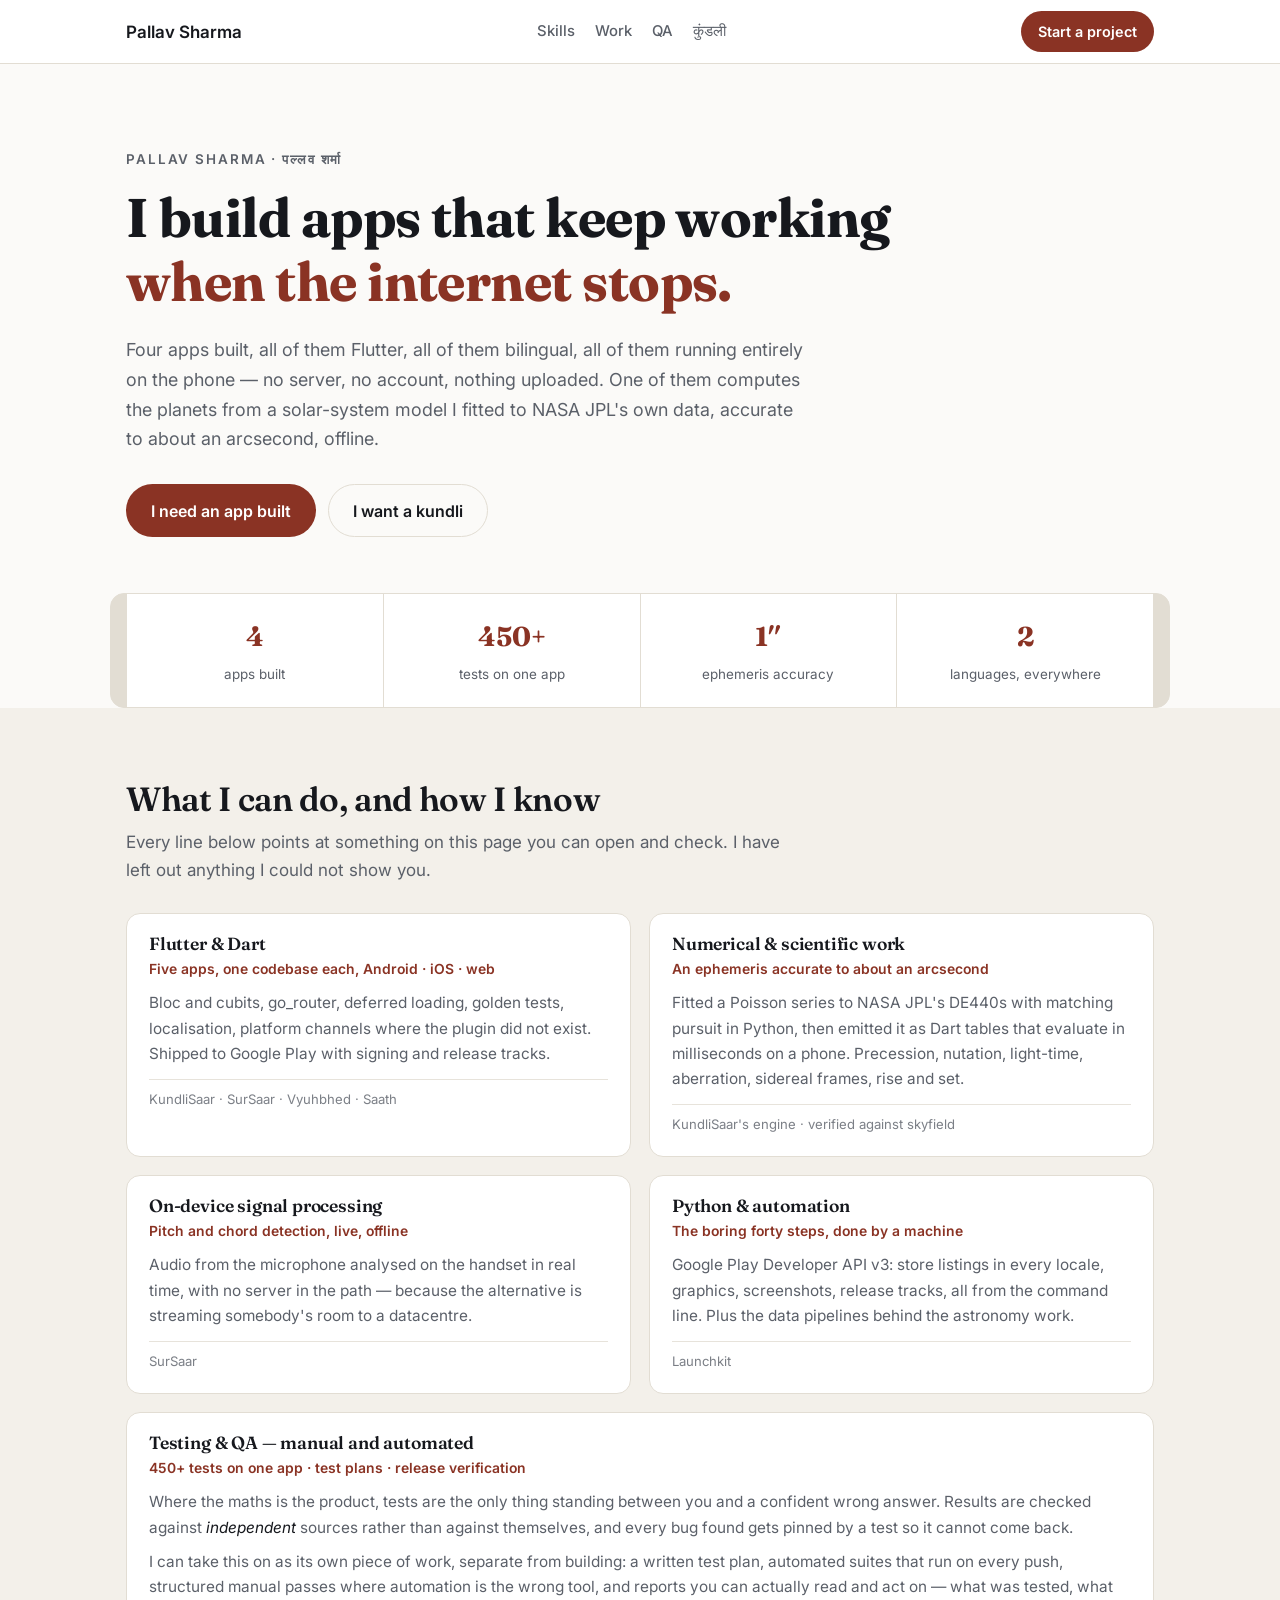
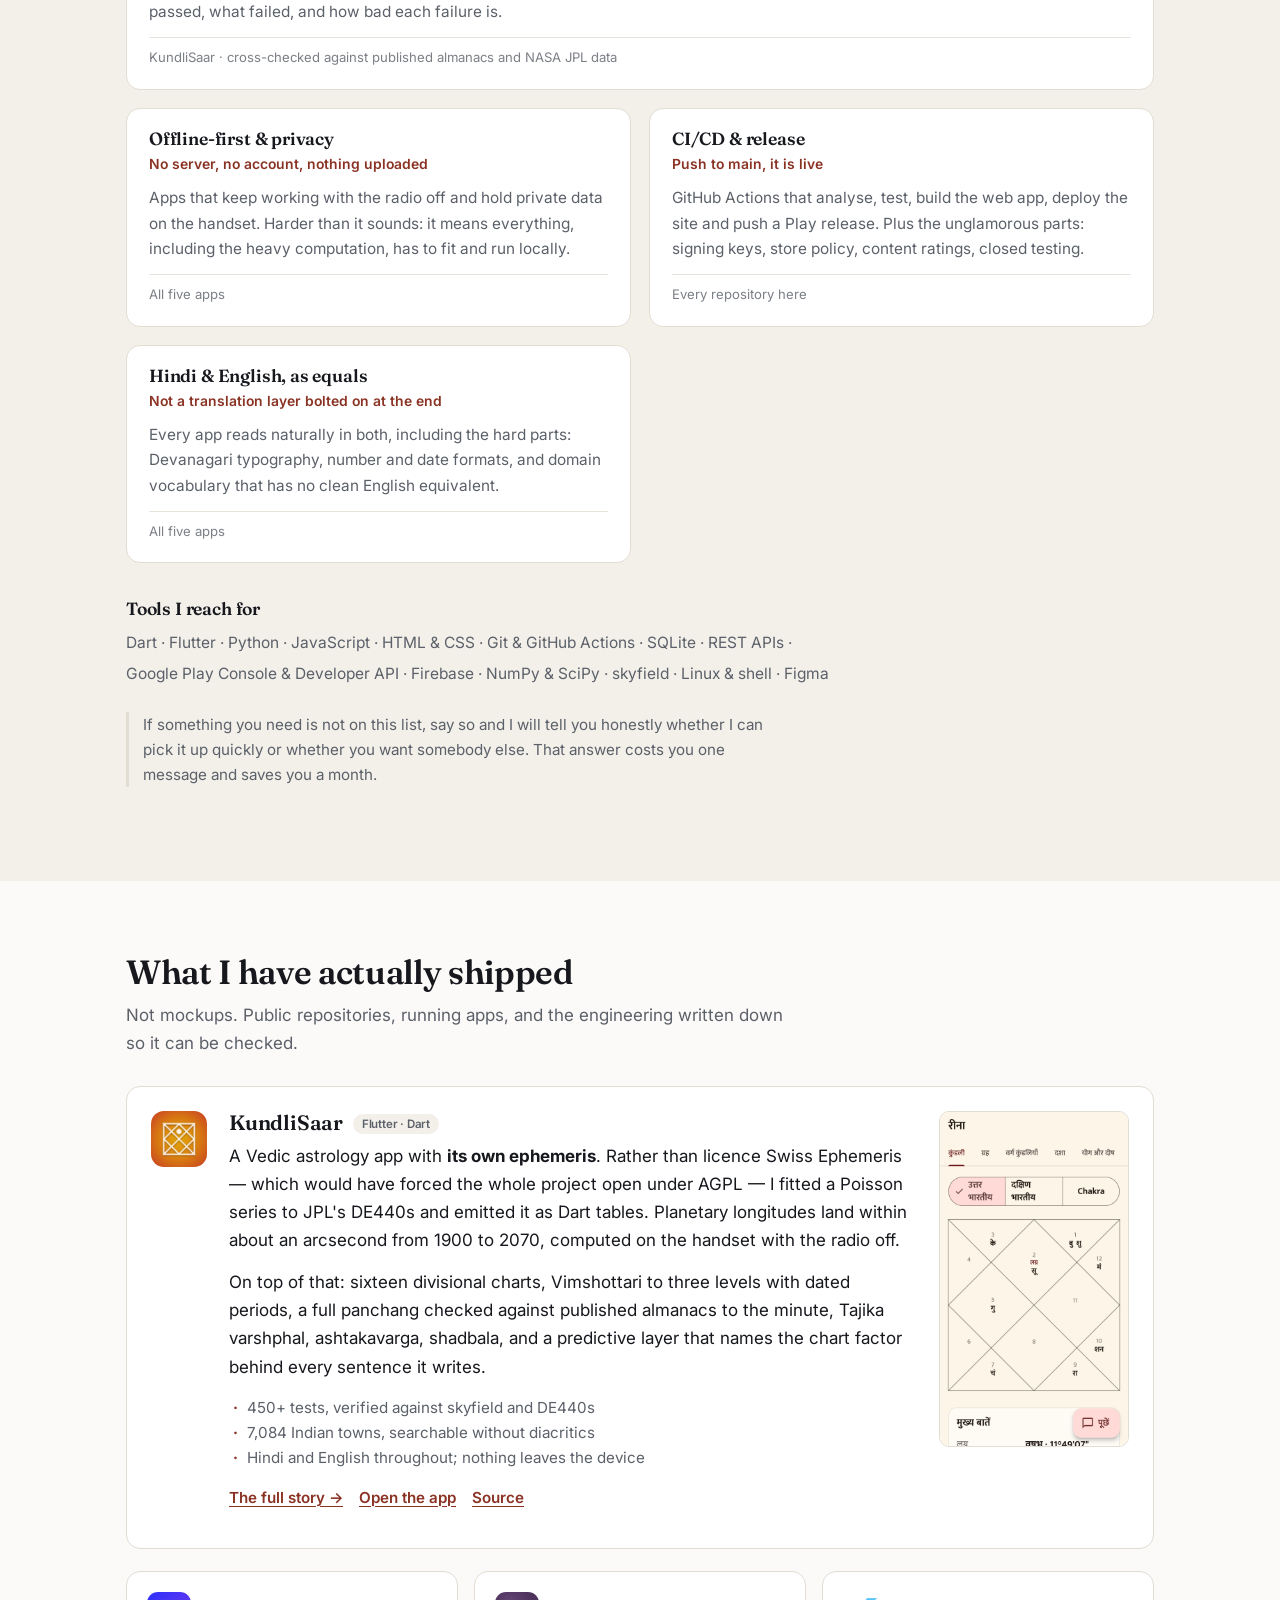
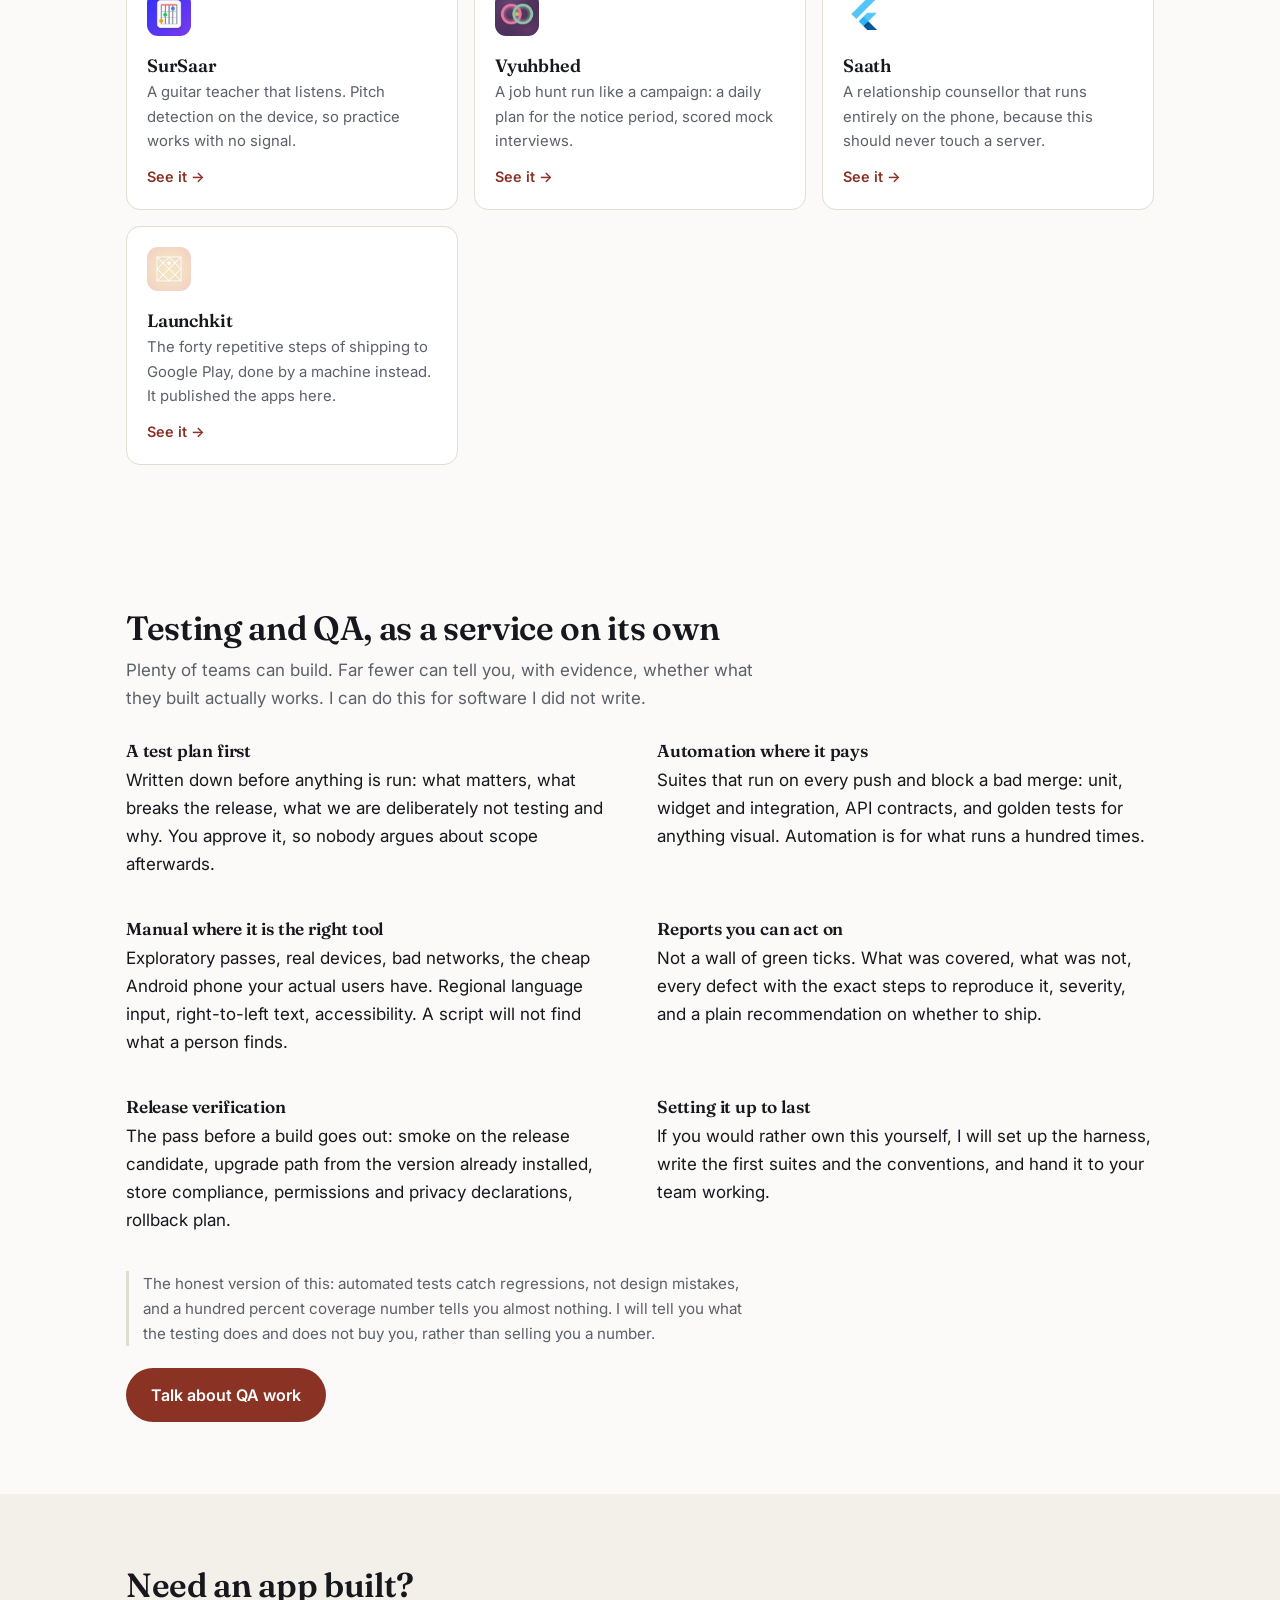
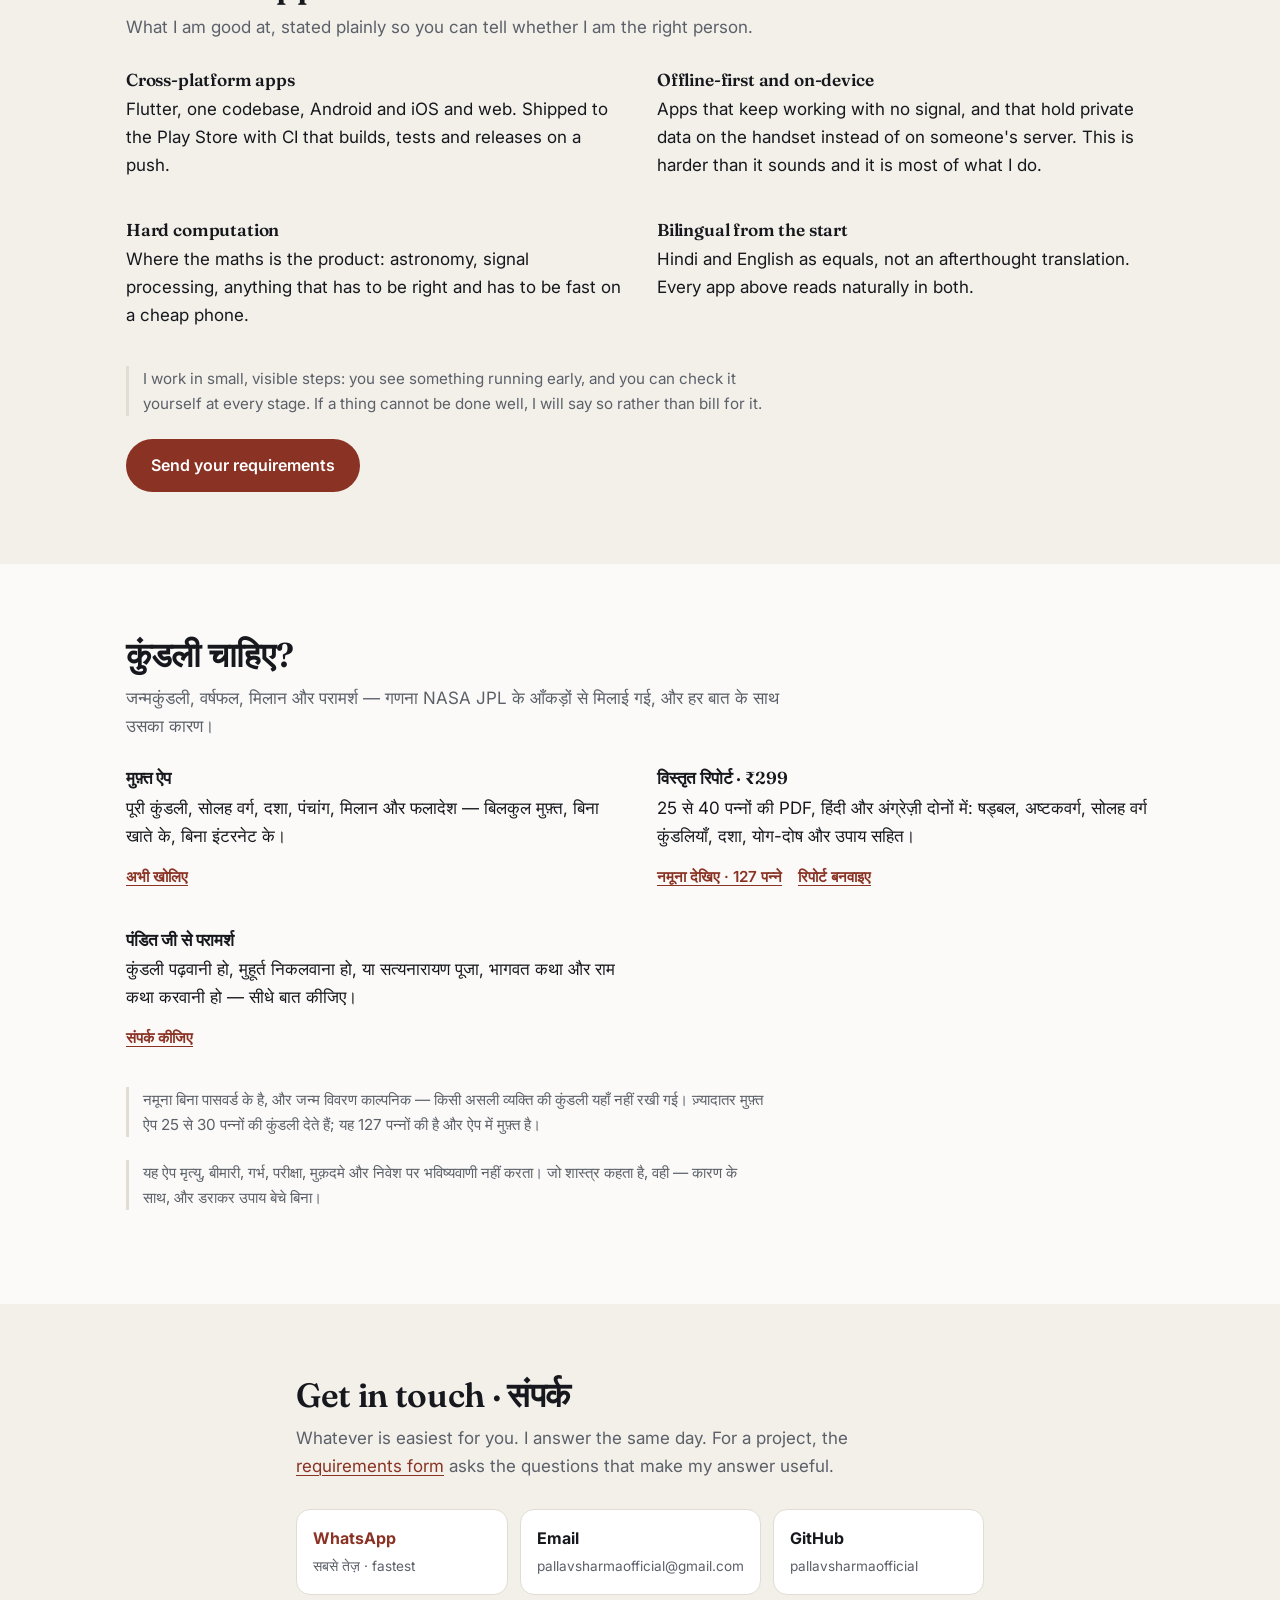
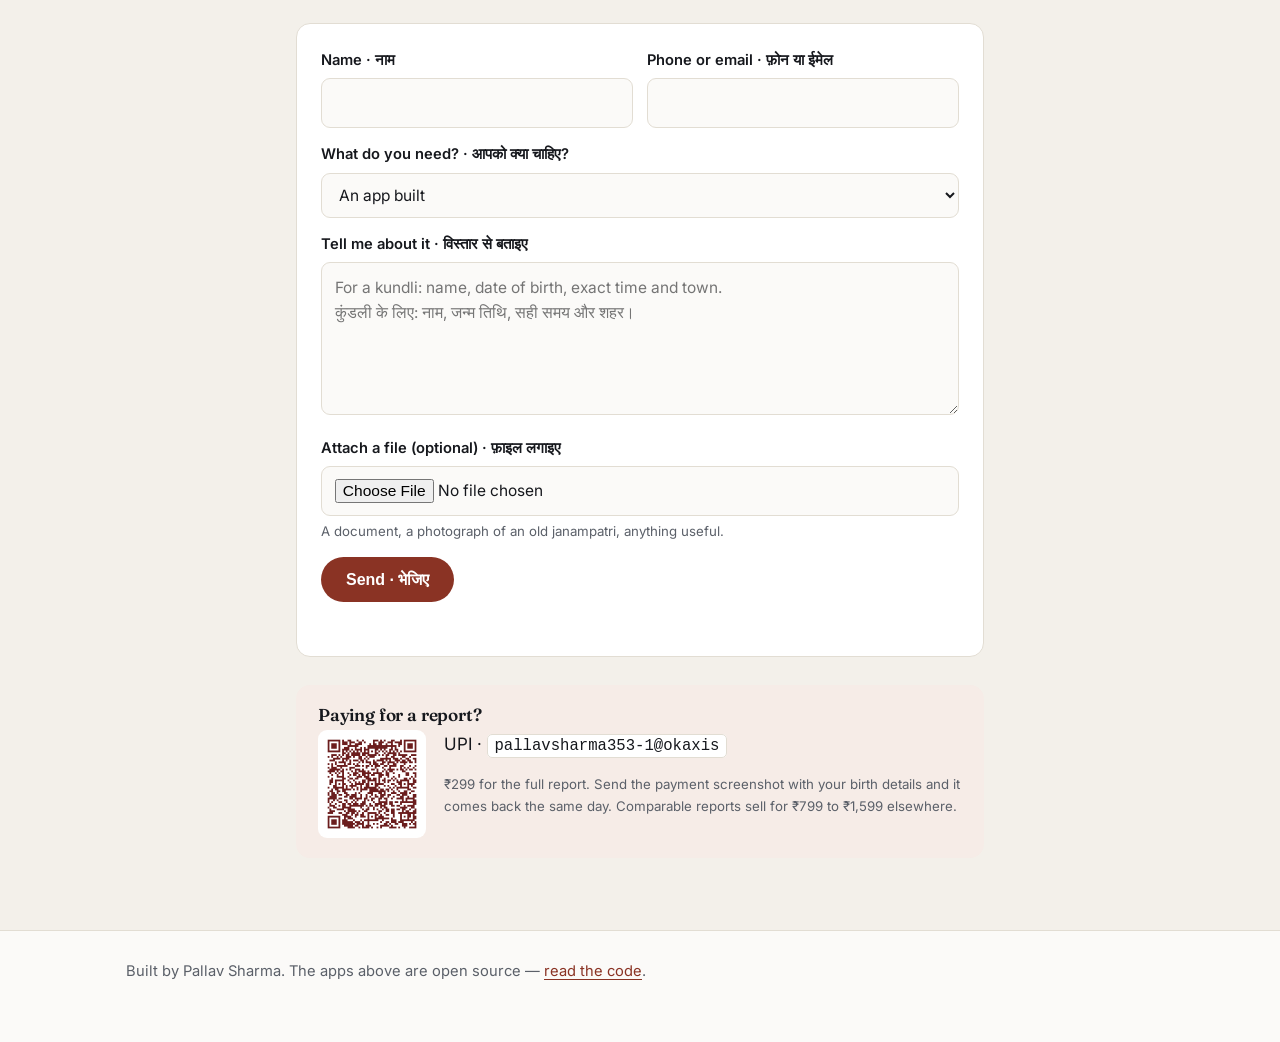
==== commit b066bea3: "feat: the sample report, unlocked, so nobody has to take my word for it A 127-page kundli anyone can" ====
--- a/index.html
+++ b/index.html
@@ -331,7 +331,8 @@
         <h4>विस्तृत रिपोर्ट · ₹299</h4>
         <p>25 से 40 पन्नों की PDF, हिंदी और अंग्रेज़ी दोनों में: षड्बल,
           अष्टकवर्ग, सोलह वर्ग कुंडलियाँ, दशा, योग-दोष और उपाय सहित।</p>
-        <p class="links"><a href="#contact">रिपोर्ट बनवाइए</a></p>
+        <p class="links"><a href="assets/sample-kundli.pdf" download>नमूना देखिए · 127 पन्ने</a>
+          <a href="proposal.html">रिपोर्ट बनवाइए</a></p>
       </div>
       <div>
         <h4>पंडित जी से परामर्श</h4>
@@ -340,6 +341,9 @@
         <p class="links"><a href="#contact">संपर्क कीजिए</a></p>
       </div>
     </div>
+    <p class="note">नमूना बिना पासवर्ड के है, और जन्म विवरण काल्पनिक —
+      किसी असली व्यक्ति की कुंडली यहाँ नहीं रखी गई। ज़्यादातर मुफ़्त ऐप 25 से
+      30 पन्नों की कुंडली देते हैं; यह 127 पन्नों की है और ऐप में मुफ़्त है।</p>
     <p class="note">यह ऐप मृत्यु, बीमारी, गर्भ, परीक्षा, मुक़दमे और निवेश पर
       भविष्यवाणी नहीं करता। जो शास्त्र कहता है, वही — कारण के साथ, और डराकर
       उपाय बेचे बिना।</p>
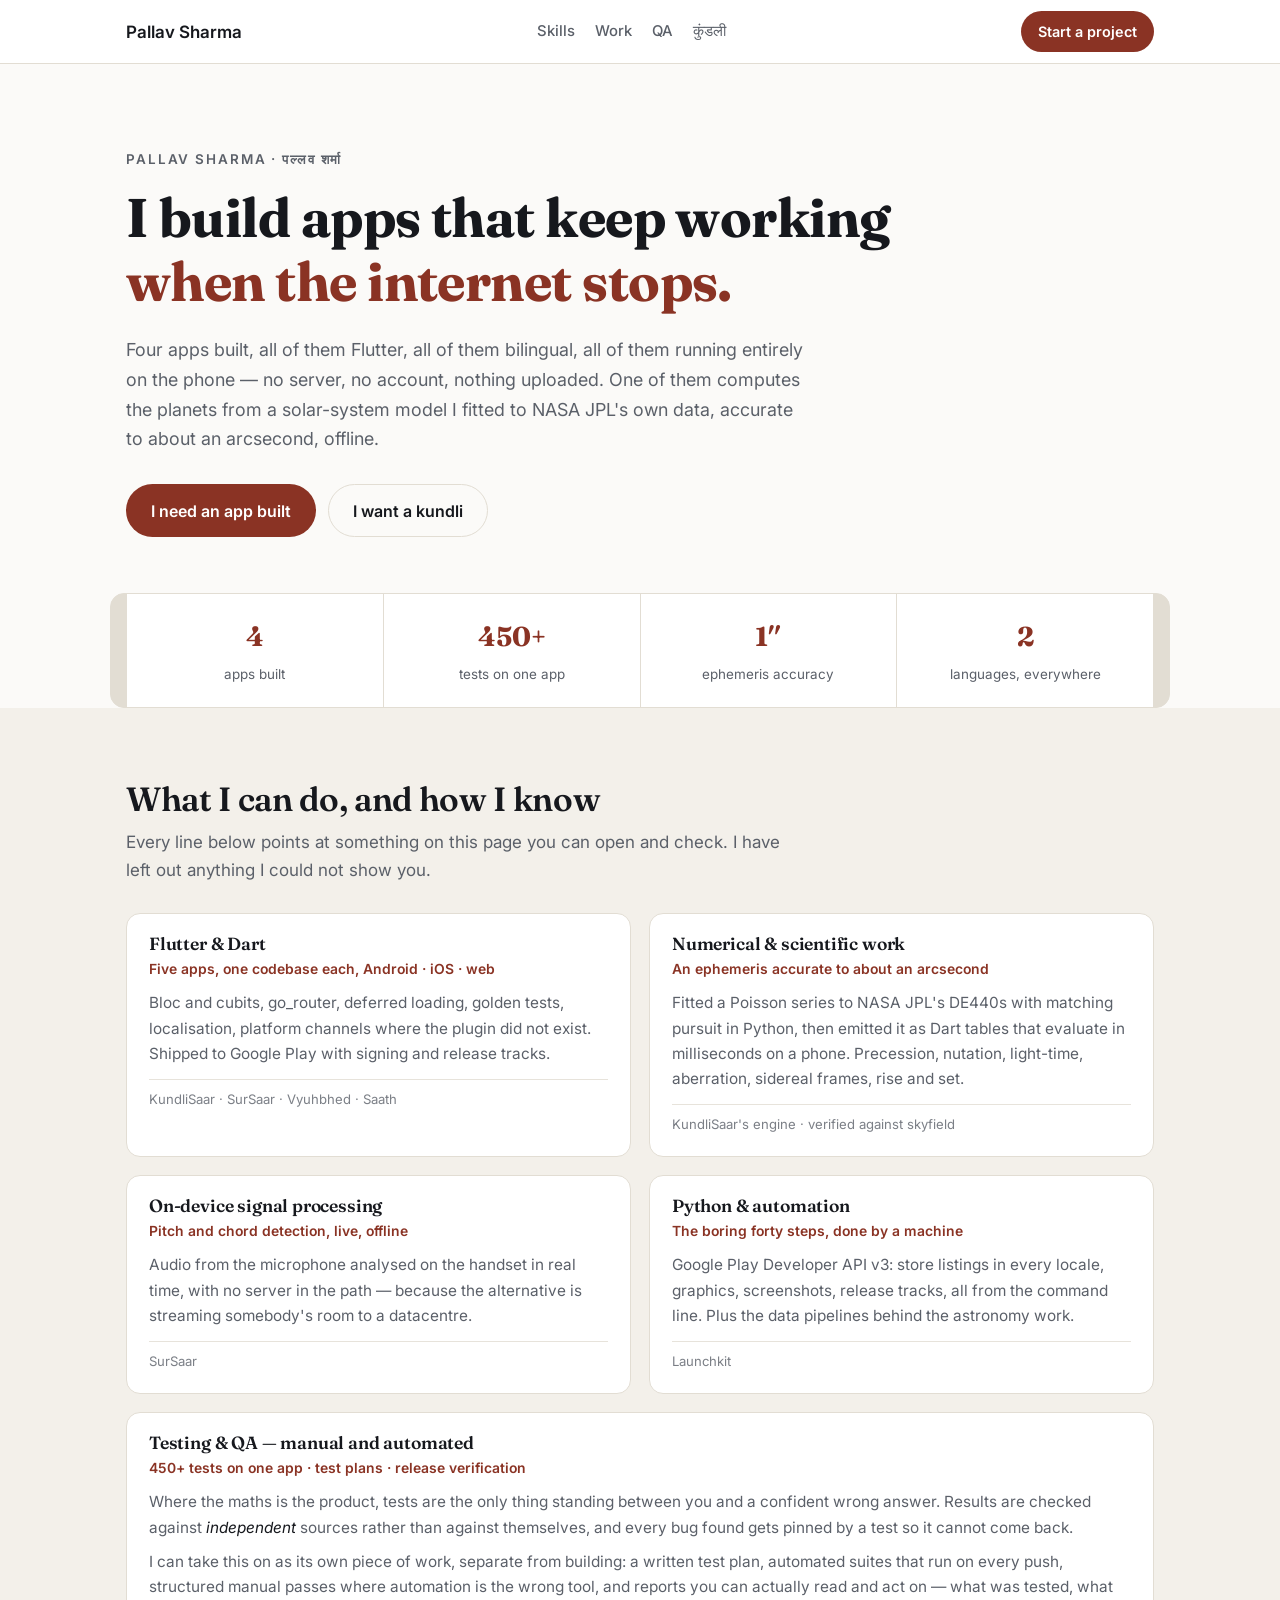
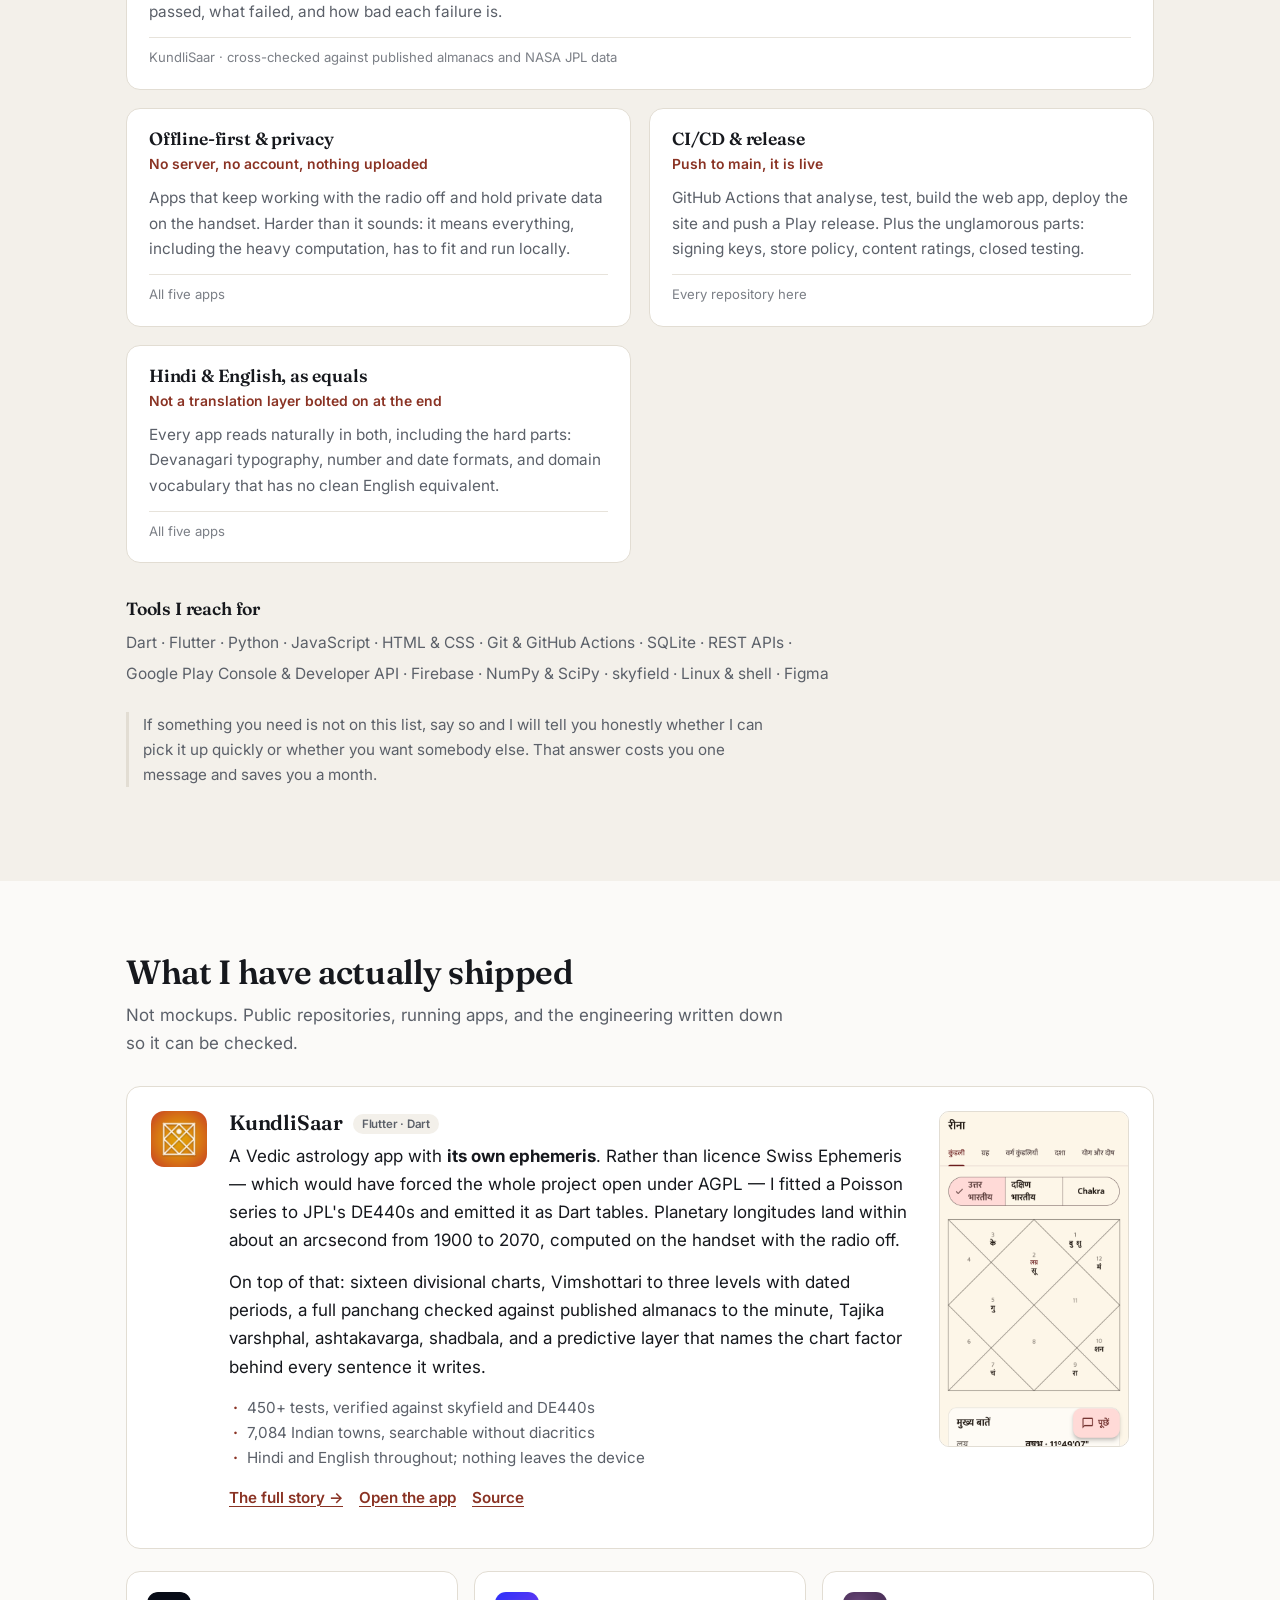
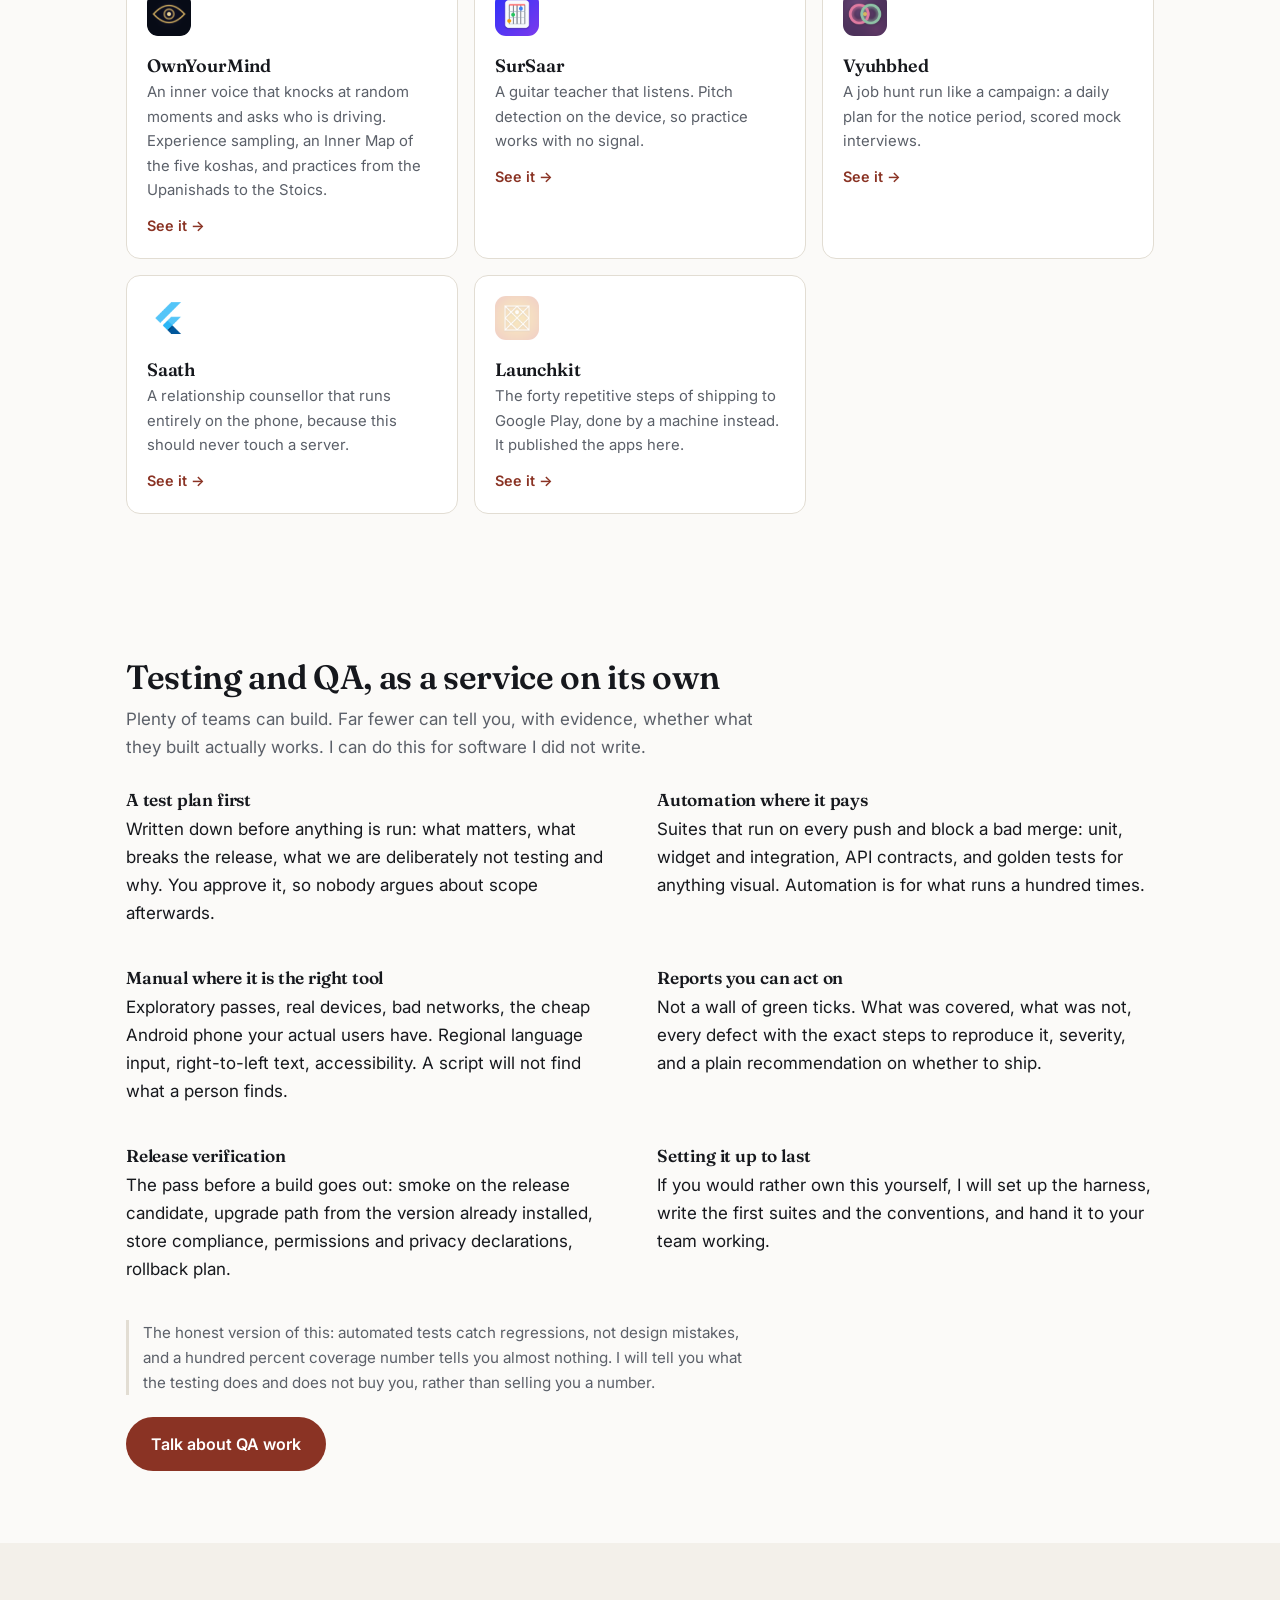
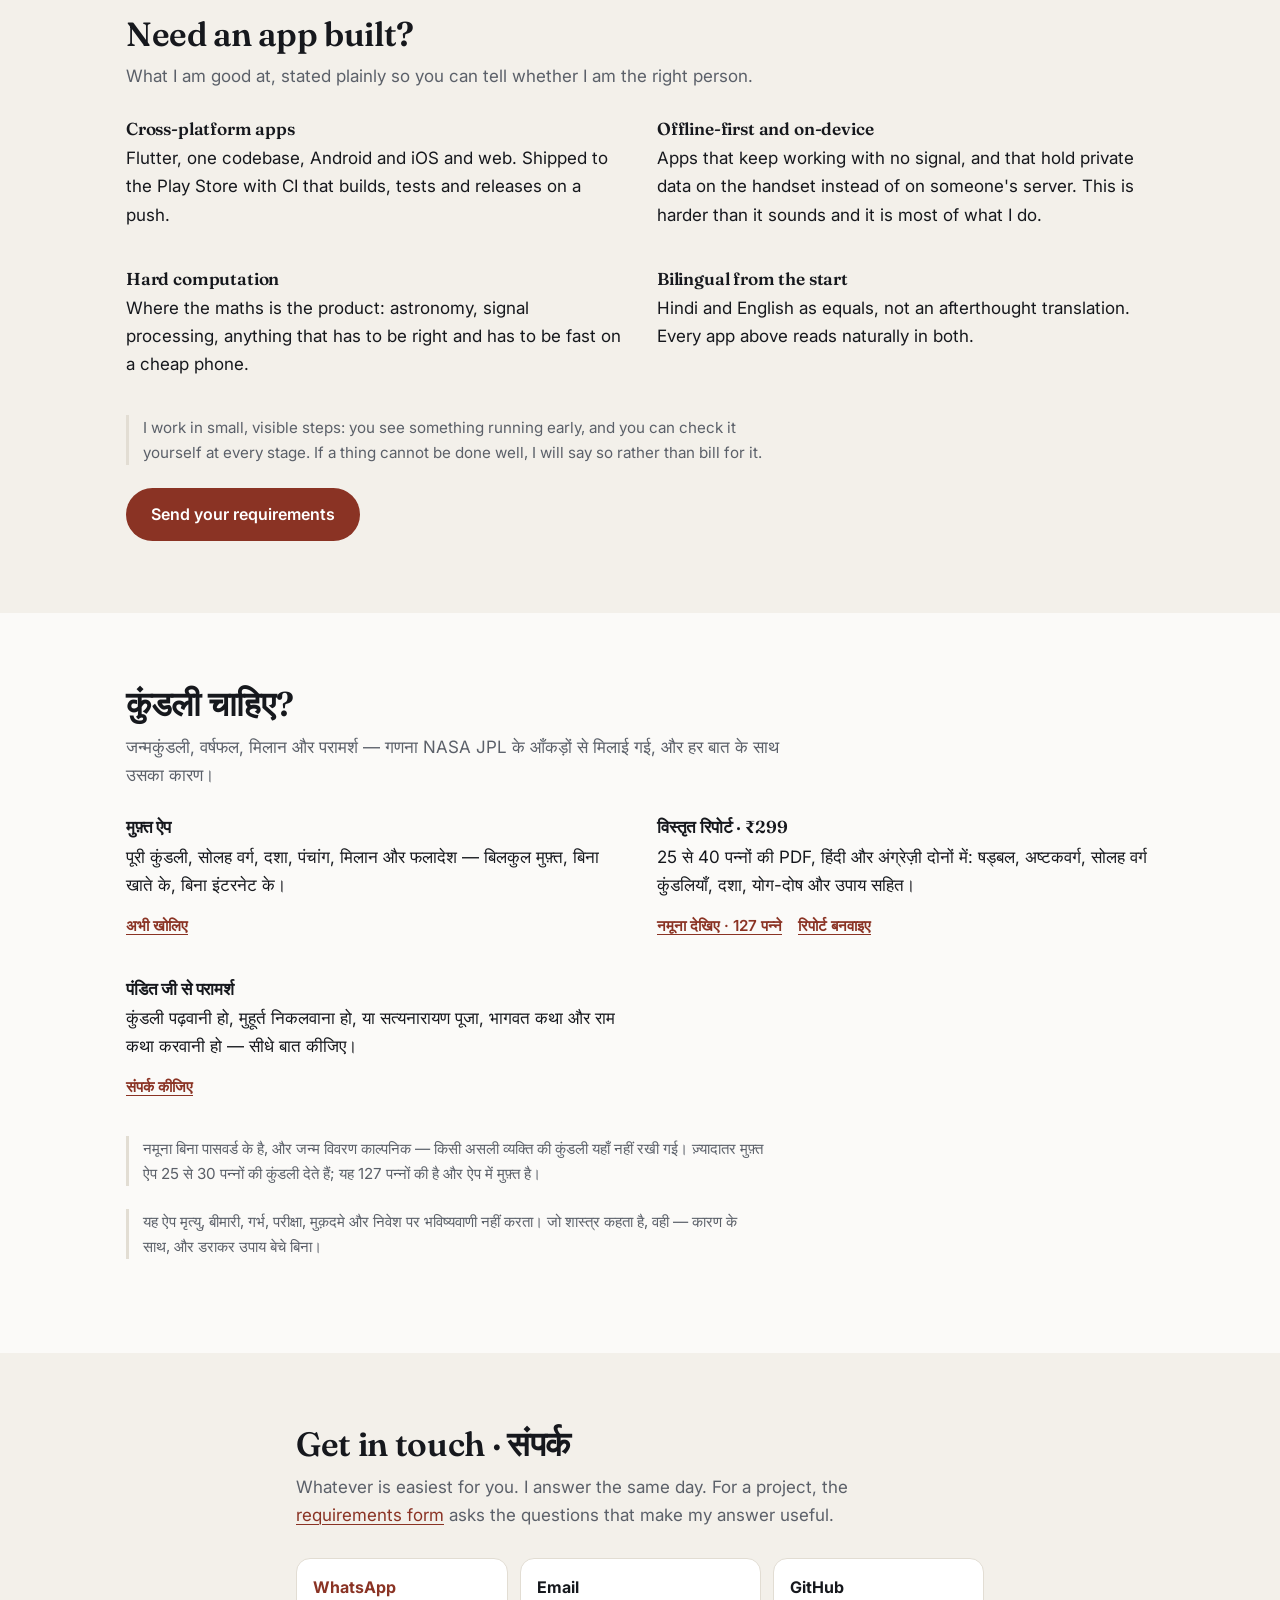
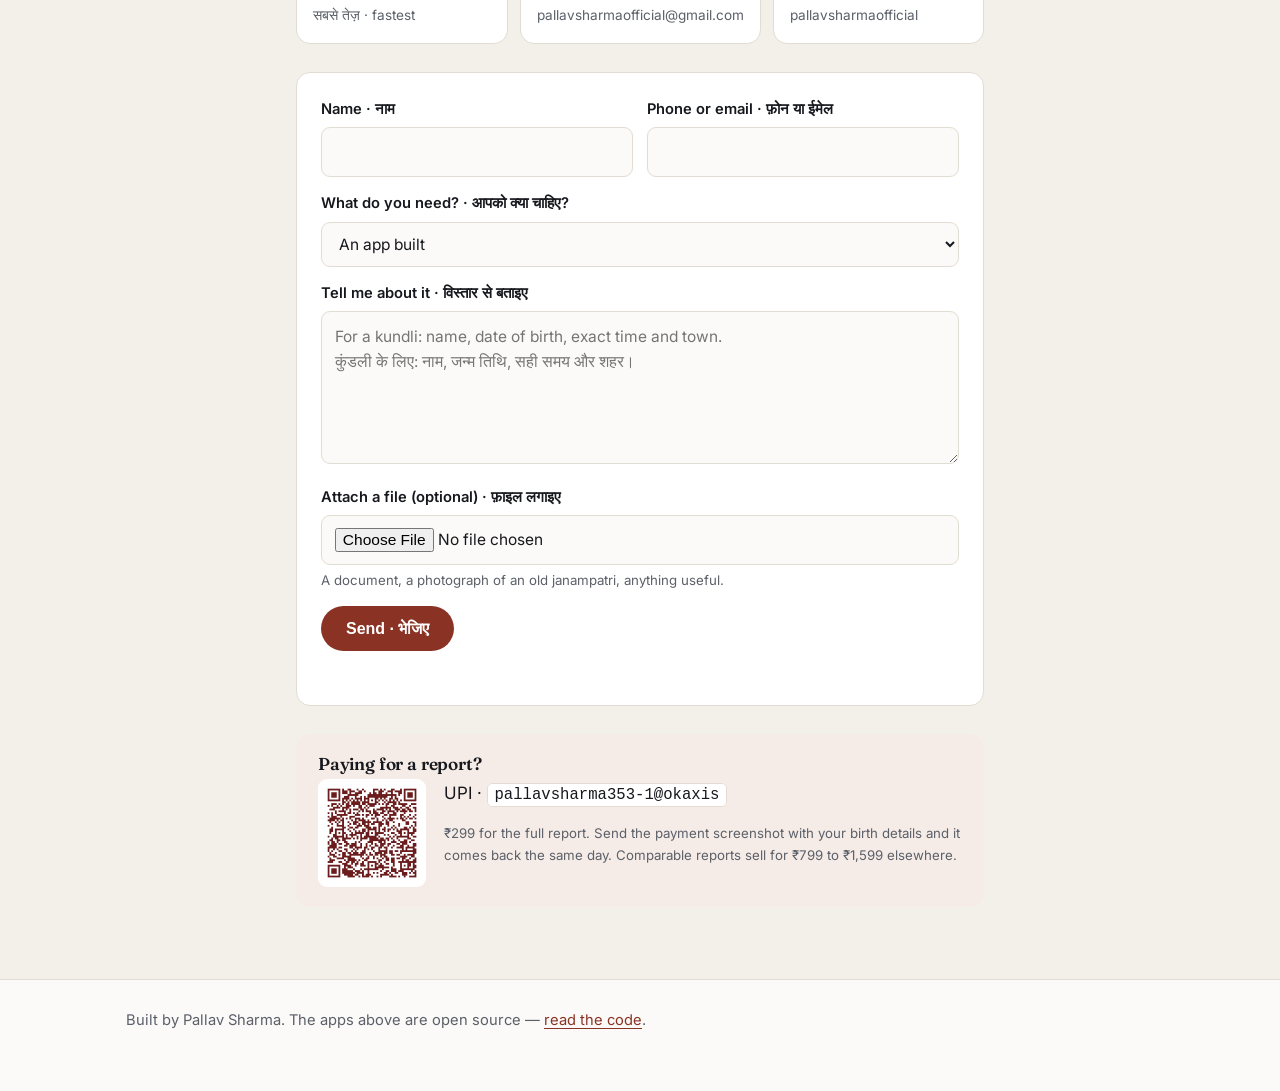
==== commit 87ca440b: "feat(ownyourmind): landing page, web app and Android APK - ownyourmind/: landing page with the chari" ====
--- a/index.html
+++ b/index.html
@@ -194,6 +194,14 @@
     </article>
 
     <div class="worklist">
+      <a href="ownyourmind/">
+        <img src="assets/ownyourmind.png" alt="">
+        <h3>OwnYourMind</h3>
+        <p>An inner voice that knocks at random moments and asks who is
+          driving. Experience sampling, an Inner Map of the five koshas, and
+          practices from the Upanishads to the Stoics.</p>
+        <span class="more">See it →</span>
+      </a>
       <a href="work/sursaar.html">
         <img src="assets/sursaar.png" alt="">
         <h3>SurSaar</h3>
